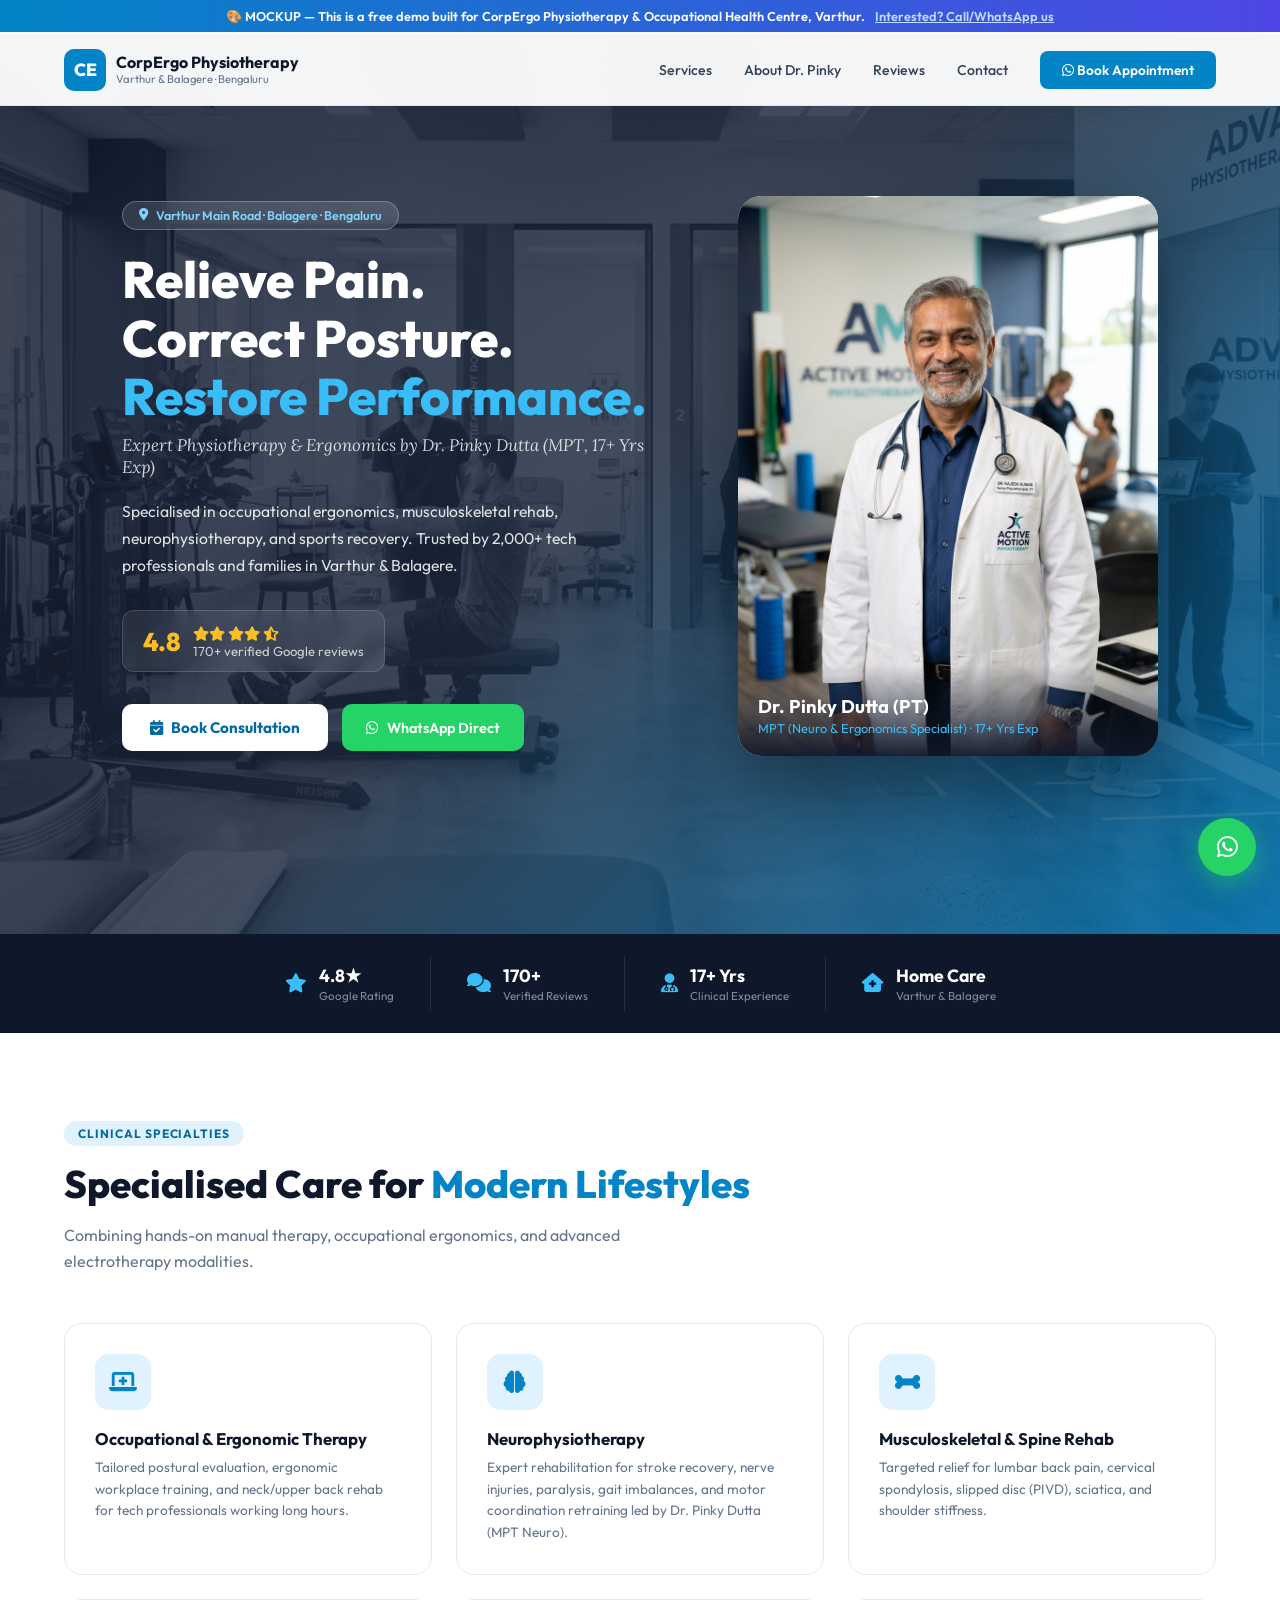
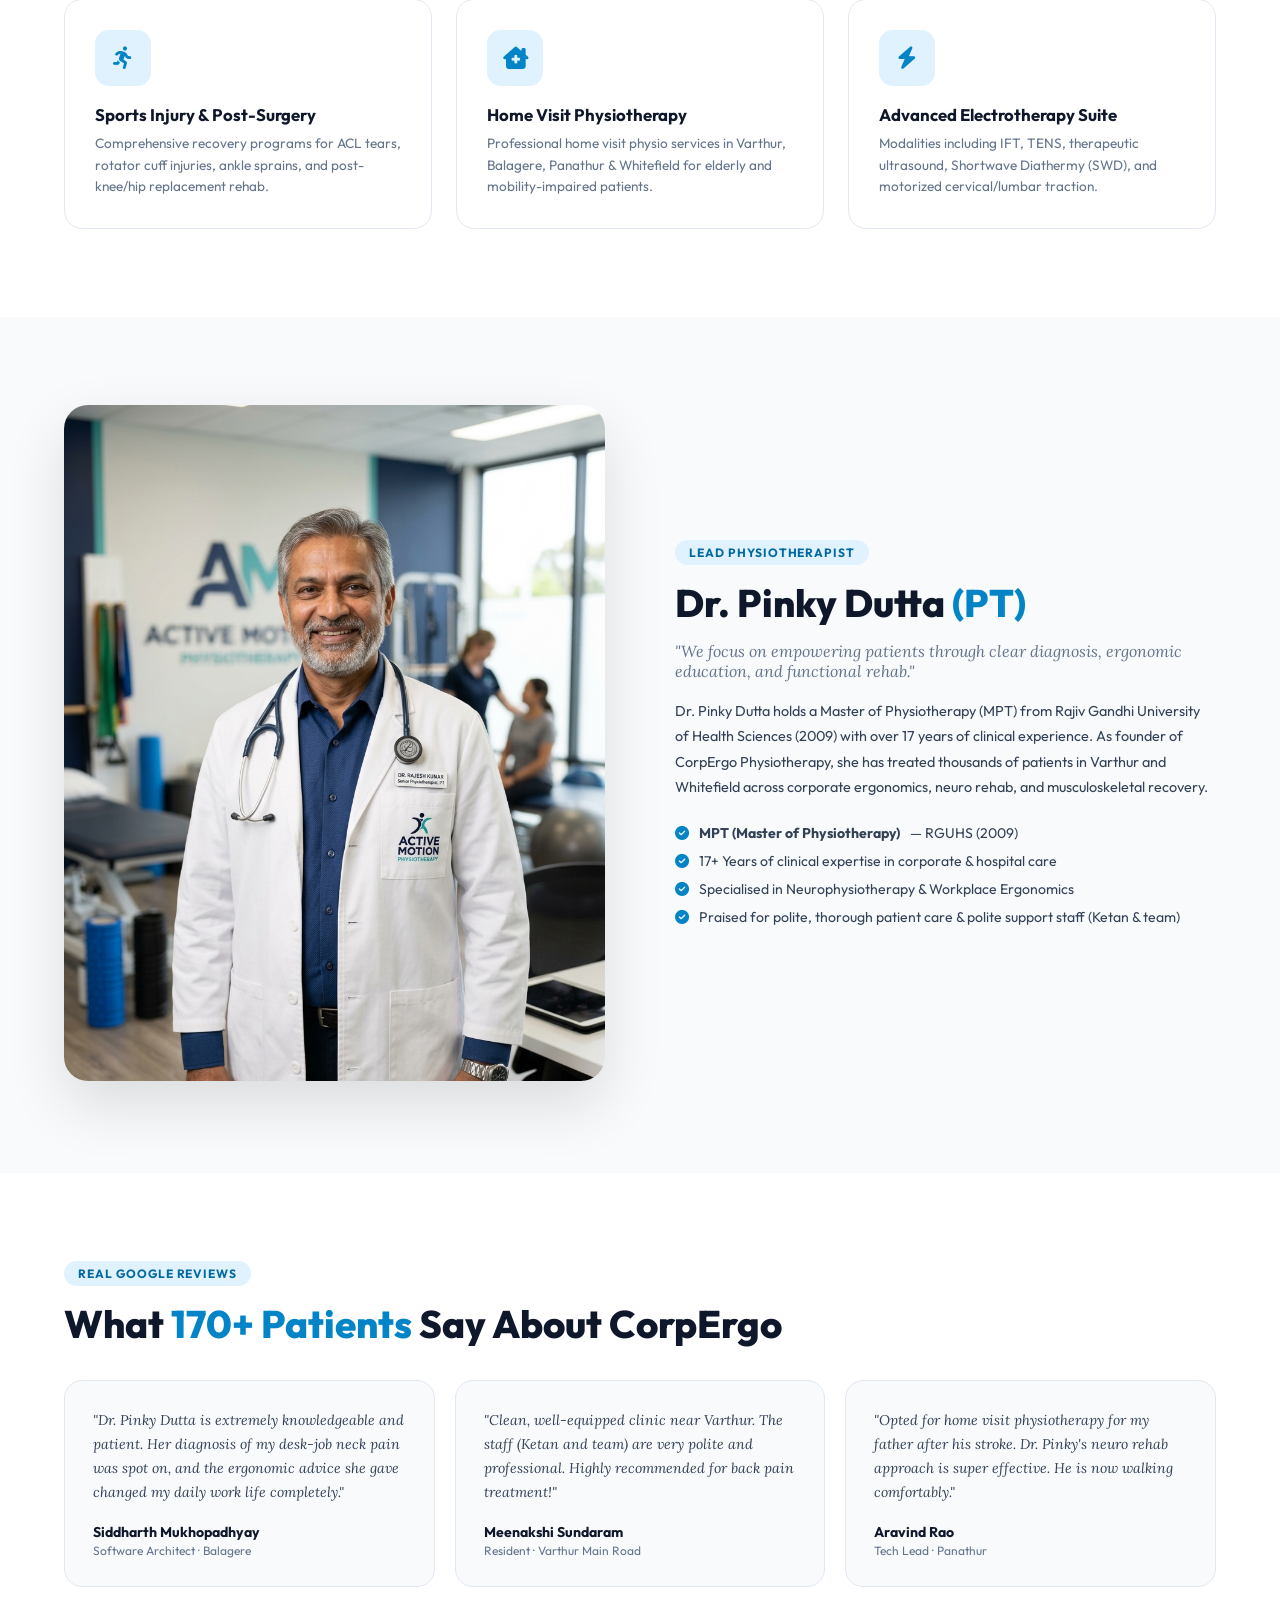
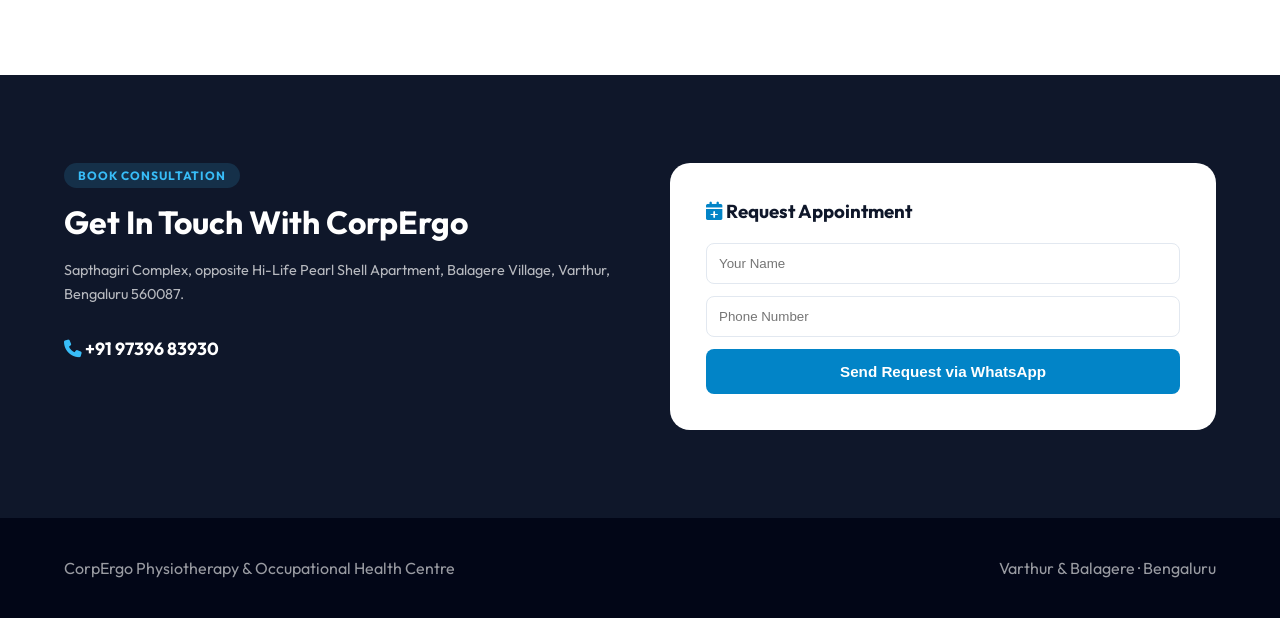
==== corpergo/index.html @ 05617a99 "Add CorpErgo Physiotherapy demo customized with Dr. Pinky Dutta (17+ yrs exp), real reviews, and Var" ====
<!DOCTYPE html>
<html lang="en">
<head>
  <meta charset="UTF-8">
  <meta name="viewport" content="width=device-width, initial-scale=1.0">
  <title>CorpErgo Physiotherapy & Occupational Health Centre | Varthur & Balagere, Bengaluru</title>
  <meta name="description" content="CorpErgo Physiotherapy & Occupational Health Centre — Led by Dr. Pinky Dutta (MPT, 17+ Yrs Exp). Top-rated physiotherapy clinic in Varthur, Balagere & Panathur. 4.8★ across 170+ Google reviews.">
  <link rel="preconnect" href="https://fonts.googleapis.com">
  <link rel="preconnect" href="https://fonts.gstatic.com" crossorigin>
  <link href="https://fonts.googleapis.com/css2?family=Outfit:wght@300;400;500;600;700;800;900&family=Lora:ital,wght@0,400;0,600;1,400&display=swap" rel="stylesheet">
  <link rel="stylesheet" href="https://cdnjs.cloudflare.com/ajax/libs/font-awesome/6.5.0/css/all.min.css">
  <style>
    :root {
      --primary:   #0284c7; /* Electric Corporate Blue */
      --pri-dark:  #0369a1;
      --pri-light: #e0f2fe;
      --navy:      #0f172a;
      --slate:     #334155;
      --muted:     #64748b;
      --border:    #e2e8f0;
      --white:     #ffffff;
      --off-white: #f8fafc;
    }

    * { margin: 0; padding: 0; box-sizing: border-box; }
    html { scroll-behavior: smooth; }
    body { font-family: 'Outfit', sans-serif; color: var(--navy); background: var(--white); padding-top: 34px; }

    /* DEMO BANNER */
    .demo-banner {
      position: fixed; top: 0; left: 0; right: 0; z-index: 9999;
      background: linear-gradient(90deg, #0284c7, #4f46e5);
      color: white; text-align: center; padding: 8px 16px; font-size: 0.8rem; font-weight: 600;
      display: flex; align-items: center; justify-content: center; gap: 10px;
    }
    .demo-banner a { color: #bfdbfe; text-decoration: underline; }

    /* NAV */
    nav {
      position: fixed; top: 34px; left: 0; right: 0; z-index: 999;
      display: flex; align-items: center; justify-content: space-between;
      padding: 0 5%; height: 72px; background: rgba(255,255,255,0.95);
      backdrop-filter: blur(12px); border-bottom: 1px solid var(--border);
      box-shadow: 0 2px 20px rgba(0,0,0,0.06);
    }
    .nav-logo { display: flex; align-items: center; gap: 10px; text-decoration: none; }
    .nav-logo-icon {
      width: 42px; height: 42px; background: var(--primary); border-radius: 10px;
      display: flex; align-items: center; justify-content: center;
      color: white; font-size: 1.1rem; font-weight: 800;
    }
    .nav-logo-text { font-size: 1rem; font-weight: 700; color: var(--navy); line-height: 1.2; }
    .nav-logo-sub { font-size: 0.7rem; color: var(--muted); font-weight: 400; }
    .nav-links { display: flex; align-items: center; gap: 32px; }
    .nav-links a { text-decoration: none; color: var(--slate); font-size: 0.88rem; font-weight: 500; }
    .nav-cta {
      background: var(--primary); color: white !important; padding: 10px 22px;
      border-radius: 8px; font-weight: 600 !important; font-size: 0.85rem !important;
    }

    /* HERO */
    .hero {
      min-height: 100vh; position: relative; display: flex; align-items: center;
      background: linear-gradient(135deg, #0f172a 0%, #1e293b 50%, #0369a1 100%);
      overflow: hidden; padding-top: 72px;
    }
    .hero-bg-img {
      position: absolute; inset: 0; width: 100%; height: 100%; object-fit: cover;
      opacity: 0.18; mix-blend-mode: luminosity;
    }
    .hero-content {
      position: relative; z-index: 2; width: 100%; max-width: 1200px; margin: 0 auto;
      padding: 80px 5%; display: grid; grid-template-columns: 1fr 420px; gap: 60px; align-items: center;
    }
    .hero-badge {
      display: inline-flex; align-items: center; gap: 8px;
      background: rgba(255,255,255,0.12); border: 1px solid rgba(255,255,255,0.25);
      color: #7dd3fc; padding: 6px 16px; border-radius: 30px; font-size: 0.78rem; font-weight: 600;
      margin-bottom: 20px; backdrop-filter: blur(8px);
    }
    .hero h1 {
      font-size: clamp(2.2rem, 4vw, 3.2rem); font-weight: 800; color: white; line-height: 1.15;
      margin-bottom: 8px;
    }
    .hero h1 span { color: #38bdf8; }
    .hero-subtitle { font-family: 'Lora', serif; font-style: italic; color: rgba(255,255,255,0.8); font-size: 1.05rem; margin-bottom: 20px; }
    .hero-desc { color: rgba(255,255,255,0.85); font-size: 0.98rem; line-height: 1.7; max-width: 540px; margin-bottom: 32px; }
    .hero-stars {
      display: flex; align-items: center; gap: 12px; margin-bottom: 32px;
      background: rgba(255,255,255,0.08); border: 1px solid rgba(255,255,255,0.15);
      padding: 12px 20px; border-radius: 12px; width: fit-content; backdrop-filter: blur(8px);
    }
    .hero-stars .star-val { font-size: 1.6rem; font-weight: 800; color: #fbbf24; }
    .hero-stars .stars i { color: #fbbf24; font-size: 0.9rem; }
    .hero-stars .star-count { font-size: 0.82rem; color: rgba(255,255,255,0.75); }
    .hero-btns { display: flex; gap: 14px; flex-wrap: wrap; }
    .btn-hero-primary {
      background: white; color: var(--pri-dark); padding: 14px 28px; border-radius: 10px;
      font-weight: 700; font-size: 0.95rem; text-decoration: none; display: inline-flex; align-items: center; gap: 8px;
    }
    .btn-hero-wa {
      background: #25d366; color: white; padding: 14px 24px; border-radius: 10px;
      font-weight: 600; font-size: 0.9rem; text-decoration: none; display: inline-flex; align-items: center; gap: 8px;
    }
    .hero-doctor-card {
      background: white; border-radius: 24px; overflow: hidden;
      box-shadow: 0 32px 80px rgba(0,0,0,0.4); position: relative;
    }
    .hero-doctor-img { width: 100%; display: block; aspect-ratio: 3/4; object-fit: cover; object-position: top; }
    .hero-doctor-label {
      position: absolute; bottom: 0; left: 0; right: 0;
      background: linear-gradient(to top, rgba(15,23,42,0.95) 0%, transparent 100%);
      padding: 30px 20px 20px;
    }
    .hero-doctor-name { color: white; font-size: 1.15rem; font-weight: 700; }
    .hero-doctor-cred { color: #38bdf8; font-size: 0.8rem; margin-top: 2px; }

    /* TRUST BAR */
    .trust-bar {
      background: var(--navy); padding: 22px 5%; display: flex; justify-content: center; gap: 0; flex-wrap: wrap;
    }
    .tb-item { display: flex; align-items: center; gap: 12px; padding: 8px 36px; border-right: 1px solid rgba(255,255,255,0.1); }
    .tb-item:last-child { border-right: none; }
    .tb-item i { color: #38bdf8; font-size: 1.2rem; }
    .tb-val { color: white; font-size: 1.1rem; font-weight: 700; }
    .tb-label { color: rgba(255,255,255,0.5); font-size: 0.72rem; margin-top: 1px; }

    /* SECTIONS */
    section { padding: 88px 5%; }
    .container { max-width: 1200px; margin: 0 auto; }
    .section-tag {
      display: inline-block; background: var(--pri-light); color: var(--pri-dark);
      padding: 5px 14px; border-radius: 20px; font-size: 0.75rem; font-weight: 700;
      letter-spacing: 0.08em; text-transform: uppercase; margin-bottom: 14px;
    }
    .section-title { font-size: clamp(1.7rem, 3vw, 2.4rem); font-weight: 800; color: var(--navy); margin-bottom: 14px; }
    .section-title span { color: var(--primary); }
    .section-sub { color: var(--muted); font-size: 1rem; max-width: 560px; line-height: 1.65; margin-bottom: 48px; }

    /* SERVICES */
    .services-grid { display: grid; grid-template-columns: repeat(auto-fill, minmax(300px, 1fr)); gap: 24px; }
    .service-card {
      background: white; border-radius: 18px; padding: 30px;
      border: 1px solid var(--border); transition: all 0.3s ease; position: relative; overflow: hidden;
    }
    .service-card:hover { transform: translateY(-6px); box-shadow: 0 20px 48px rgba(0,0,0,0.1); border-color: var(--primary); }
    .service-icon {
      width: 56px; height: 56px; background: var(--pri-light); border-radius: 14px;
      display: flex; align-items: center; justify-content: center;
      color: var(--primary); font-size: 1.4rem; margin-bottom: 18px;
    }
    .service-title { font-size: 1.05rem; font-weight: 700; color: var(--navy); margin-bottom: 8px; }
    .service-desc { color: var(--muted); font-size: 0.85rem; line-height: 1.6; }

    /* ABOUT */
    .about-grid { display: grid; grid-template-columns: 1fr 1fr; gap: 70px; align-items: center; }
    .about-img { width: 100%; border-radius: 24px; object-fit: cover; aspect-ratio: 4/5; object-position: top; box-shadow: 0 24px 60px rgba(0,0,0,0.12); }
    .about-qual-list { list-style: none; margin: 24px 0; display: flex; flex-direction: column; gap: 10px; }
    .about-qual-list li { display: flex; align-items: flex-start; gap: 10px; font-size: 0.88rem; color: var(--slate); }
    .about-qual-list li i { color: var(--primary); margin-top: 2px; }

    /* TESTIMONIALS */
    .testi-grid { display: grid; grid-template-columns: repeat(auto-fill, minmax(320px, 1fr)); gap: 20px; }
    .testi-card { background: var(--off-white); border-radius: 18px; padding: 28px; border: 1px solid var(--border); }
    .testi-text { color: var(--slate); font-size: 0.88rem; line-height: 1.7; font-family: 'Lora', serif; font-style: italic; margin-bottom: 18px; }
    .testi-author { font-weight: 700; font-size: 0.88rem; color: var(--navy); }
    .testi-loc { font-size: 0.75rem; color: var(--muted); margin-top: 2px; }

    /* CONTACT */
    .contact-section { background: var(--navy); color: white; }
    .contact-grid { display: grid; grid-template-columns: 1fr 1fr; gap: 60px; }
    .contact-card { background: white; color: var(--navy); border-radius: 20px; padding: 36px; }

    /* FOOTER */
    footer { background: #020617; color: rgba(255,255,255,0.6); padding: 40px 5%; display: flex; justify-content: space-between; align-items: center; flex-wrap: wrap; }
    .fab-wa { position: fixed; bottom: 24px; right: 24px; z-index: 1000; width: 58px; height: 58px; background: #25d366; border-radius: 50%; display: flex; align-items: center; justify-content: center; color: white; font-size: 1.5rem; text-decoration: none; box-shadow: 0 8px 24px rgba(37,211,102,0.5); }

    @media (max-width: 900px) {
      .hero-content, .about-grid, .contact-grid { grid-template-columns: 1fr; }
      .nav-links { display: none; }
    }
  </style>
</head>
<body>

  <!-- DEMO BANNER -->
  <div class="demo-banner">
    🎨 MOCKUP — This is a free demo built for CorpErgo Physiotherapy & Occupational Health Centre, Varthur.
    <a href="tel:+919739683930">Interested? Call/WhatsApp us</a>
  </div>

  <!-- NAV -->
  <nav>
    <a href="#" class="nav-logo">
      <div class="nav-logo-icon">CE</div>
      <div>
        <div class="nav-logo-text">CorpErgo Physiotherapy</div>
        <div class="nav-logo-sub">Varthur & Balagere · Bengaluru</div>
      </div>
    </a>
    <div class="nav-links">
      <a href="#services">Services</a>
      <a href="#about">About Dr. Pinky</a>
      <a href="#reviews">Reviews</a>
      <a href="#contact">Contact</a>
      <a href="https://wa.me/919739683930" target="_blank" class="nav-cta"><i class="fa-brands fa-whatsapp"></i> Book Appointment</a>
    </div>
  </nav>

  <!-- HERO -->
  <section class="hero" id="home">
    <img src="hero.jpg" alt="Clinic interior" class="hero-bg-img">
    <div class="hero-content">
      <div>
        <div class="hero-badge"><i class="fa-solid fa-location-dot"></i> Varthur Main Road · Balagere · Bengaluru</div>
        <h1>Relieve Pain.<br>Correct Posture.<br><span>Restore Performance.</span></h1>
        <p class="hero-subtitle">Expert Physiotherapy & Ergonomics by Dr. Pinky Dutta (MPT, 17+ Yrs Exp)</p>
        <p class="hero-desc">
          Specialised in occupational ergonomics, musculoskeletal rehab, neurophysiotherapy, and sports recovery. Trusted by 2,000+ tech professionals and families in Varthur & Balagere.
        </p>
        <div class="hero-stars">
          <div class="star-val">4.8</div>
          <div>
            <div class="stars">
              <i class="fa-solid fa-star"></i><i class="fa-solid fa-star"></i>
              <i class="fa-solid fa-star"></i><i class="fa-solid fa-star"></i>
              <i class="fa-solid fa-star-half-stroke"></i>
            </div>
            <div class="star-count">170+ verified Google reviews</div>
          </div>
        </div>
        <div class="hero-btns">
          <a href="#contact" class="btn-hero-primary"><i class="fa-solid fa-calendar-check"></i> Book Consultation</a>
          <a href="https://wa.me/919739683930?text=Hi%20CorpErgo%2C%20I%20would%20like%20to%20book%20an%20appointment" target="_blank" class="btn-hero-wa"><i class="fa-brands fa-whatsapp"></i> WhatsApp Direct</a>
        </div>
      </div>
      <div>
        <div class="hero-doctor-card">
          <img src="doctor.jpg" alt="Dr. Pinky Dutta" class="hero-doctor-img">
          <div class="hero-doctor-label">
            <div class="hero-doctor-name">Dr. Pinky Dutta (PT)</div>
            <div class="hero-doctor-cred">MPT (Neuro & Ergonomics Specialist) · 17+ Yrs Exp</div>
          </div>
        </div>
      </div>
    </div>
  </section>

  <!-- TRUST BAR -->
  <div class="trust-bar">
    <div class="tb-item"><i class="fa-solid fa-star"></i><div><div class="tb-val">4.8★</div><div class="tb-label">Google Rating</div></div></div>
    <div class="tb-item"><i class="fa-solid fa-comments"></i><div><div class="tb-val">170+</div><div class="tb-label">Verified Reviews</div></div></div>
    <div class="tb-item"><i class="fa-solid fa-user-doctor"></i><div><div class="tb-val">17+ Yrs</div><div class="tb-label">Clinical Experience</div></div></div>
    <div class="tb-item"><i class="fa-solid fa-house-medical"></i><div><div class="tb-val">Home Care</div><div class="tb-label">Varthur & Balagere</div></div></div>
  </div>

  <!-- SERVICES -->
  <section id="services">
    <div class="container">
      <div class="section-tag">Clinical Specialties</div>
      <h2 class="section-title">Specialised Care for <span>Modern Lifestyles</span></h2>
      <p class="section-sub">Combining hands-on manual therapy, occupational ergonomics, and advanced electrotherapy modalities.</p>
      <div class="services-grid">
        <div class="service-card">
          <div class="service-icon"><i class="fa-solid fa-laptop-medical"></i></div>
          <div class="service-title">Occupational & Ergonomic Therapy</div>
          <p class="service-desc">Tailored postural evaluation, ergonomic workplace training, and neck/upper back rehab for tech professionals working long hours.</p>
        </div>
        <div class="service-card">
          <div class="service-icon"><i class="fa-solid fa-brain"></i></div>
          <div class="service-title">Neurophysiotherapy</div>
          <p class="service-desc">Expert rehabilitation for stroke recovery, nerve injuries, paralysis, gait imbalances, and motor coordination retraining led by Dr. Pinky Dutta (MPT Neuro).</p>
        </div>
        <div class="service-card">
          <div class="service-icon"><i class="fa-solid fa-bone"></i></div>
          <div class="service-title">Musculoskeletal & Spine Rehab</div>
          <p class="service-desc">Targeted relief for lumbar back pain, cervical spondylosis, slipped disc (PIVD), sciatica, and shoulder stiffness.</p>
        </div>
        <div class="service-card">
          <div class="service-icon"><i class="fa-solid fa-person-running"></i></div>
          <div class="service-title">Sports Injury & Post-Surgery</div>
          <p class="service-desc">Comprehensive recovery programs for ACL tears, rotator cuff injuries, ankle sprains, and post-knee/hip replacement rehab.</p>
        </div>
        <div class="service-card">
          <div class="service-icon"><i class="fa-solid fa-house-chimney-medical"></i></div>
          <div class="service-title">Home Visit Physiotherapy</div>
          <p class="service-desc">Professional home visit physio services in Varthur, Balagere, Panathur & Whitefield for elderly and mobility-impaired patients.</p>
        </div>
        <div class="service-card">
          <div class="service-icon"><i class="fa-solid fa-bolt"></i></div>
          <div class="service-title">Advanced Electrotherapy Suite</div>
          <p class="service-desc">Modalities including IFT, TENS, therapeutic ultrasound, Shortwave Diathermy (SWD), and motorized cervical/lumbar traction.</p>
        </div>
      </div>
    </div>
  </section>

  <!-- ABOUT -->
  <section id="about" style="background:var(--off-white);">
    <div class="container">
      <div class="about-grid">
        <div>
          <img src="doctor.jpg" alt="Dr. Pinky Dutta" class="about-img">
        </div>
        <div>
          <div class="section-tag">Lead Physiotherapist</div>
          <h2 class="section-title">Dr. Pinky Dutta <span>(PT)</span></h2>
          <p style="font-family:'Lora',serif; font-style:italic; color:var(--muted); margin-bottom:18px;">
            "We focus on empowering patients through clear diagnosis, ergonomic education, and functional rehab."
          </p>
          <p style="color:var(--slate); font-size:0.9rem; line-height:1.75; margin-bottom:20px;">
            Dr. Pinky Dutta holds a Master of Physiotherapy (MPT) from Rajiv Gandhi University of Health Sciences (2009) with over 17 years of clinical experience. As founder of CorpErgo Physiotherapy, she has treated thousands of patients in Varthur and Whitefield across corporate ergonomics, neuro rehab, and musculoskeletal recovery.
          </p>
          <ul class="about-qual-list">
            <li><i class="fa-solid fa-circle-check"></i> <strong>MPT (Master of Physiotherapy)</strong> — RGUHS (2009)</li>
            <li><i class="fa-solid fa-circle-check"></i> 17+ Years of clinical expertise in corporate & hospital care</li>
            <li><i class="fa-solid fa-circle-check"></i> Specialised in Neurophysiotherapy & Workplace Ergonomics</li>
            <li><i class="fa-solid fa-circle-check"></i> Praised for polite, thorough patient care & polite support staff (Ketan & team)</li>
          </ul>
        </div>
      </div>
    </div>
  </section>

  <!-- REVIEWS -->
  <section id="reviews">
    <div class="container">
      <div class="section-tag">Real Google Reviews</div>
      <h2 class="section-title">What <span>170+ Patients</span> Say About CorpErgo</h2>
      <div class="testi-grid" style="margin-top:32px;">
        <div class="testi-card">
          <p class="testi-text">"Dr. Pinky Dutta is extremely knowledgeable and patient. Her diagnosis of my desk-job neck pain was spot on, and the ergonomic advice she gave changed my daily work life completely."</p>
          <div class="testi-author">Siddharth Mukhopadhyay</div>
          <div class="testi-loc">Software Architect · Balagere</div>
        </div>
        <div class="testi-card">
          <p class="testi-text">"Clean, well-equipped clinic near Varthur. The staff (Ketan and team) are very polite and professional. Highly recommended for back pain treatment!"</p>
          <div class="testi-author">Meenakshi Sundaram</div>
          <div class="testi-loc">Resident · Varthur Main Road</div>
        </div>
        <div class="testi-card">
          <p class="testi-text">"Opted for home visit physiotherapy for my father after his stroke. Dr. Pinky's neuro rehab approach is super effective. He is now walking comfortably."</p>
          <div class="testi-author">Aravind Rao</div>
          <div class="testi-loc">Tech Lead · Panathur</div>
        </div>
      </div>
    </div>
  </section>

  <!-- CONTACT -->
  <section class="contact-section" id="contact">
    <div class="container">
      <div class="contact-grid">
        <div>
          <div class="section-tag" style="background:rgba(56,189,248,0.15); color:#38bdf8;">Book Consultation</div>
          <h2 style="color:white; font-size:2rem; margin-bottom:16px;">Get In Touch With CorpErgo</h2>
          <p style="color:rgba(255,255,255,0.7); font-size:0.9rem; line-height:1.7; margin-bottom:30px;">
            Sapthagiri Complex, opposite Hi-Life Pearl Shell Apartment, Balagere Village, Varthur, Bengaluru 560087.
          </p>
          <p style="color:white; font-size:1.1rem; font-weight:700;"><i class="fa-solid fa-phone" style="color:#38bdf8;"></i> +91 97396 83930</p>
        </div>
        <div class="contact-card">
          <h3 style="margin-bottom:20px;"><i class="fa-solid fa-calendar-plus" style="color:var(--primary);"></i> Request Appointment</h3>
          <input type="text" placeholder="Your Name" style="width:100%; padding:12px; margin-bottom:12px; border:1px solid var(--border); border-radius:8px;">
          <input type="tel" placeholder="Phone Number" style="width:100%; padding:12px; margin-bottom:12px; border:1px solid var(--border); border-radius:8px;">
          <button style="width:100%; background:var(--primary); color:white; padding:14px; border:none; border-radius:8px; font-weight:700; font-size:0.95rem; cursor:pointer;">Send Request via WhatsApp</button>
        </div>
      </div>
    </div>
  </section>

  <footer>
    <div>CorpErgo Physiotherapy & Occupational Health Centre</div>
    <div>Varthur & Balagere · Bengaluru</div>
  </footer>

  <a href="https://wa.me/919739683930?text=Hi%20CorpErgo%2C%20I%20saw%20your%20website%20demo" target="_blank" class="fab-wa">
    <i class="fa-brands fa-whatsapp"></i>
  </a>

</body>
</html>
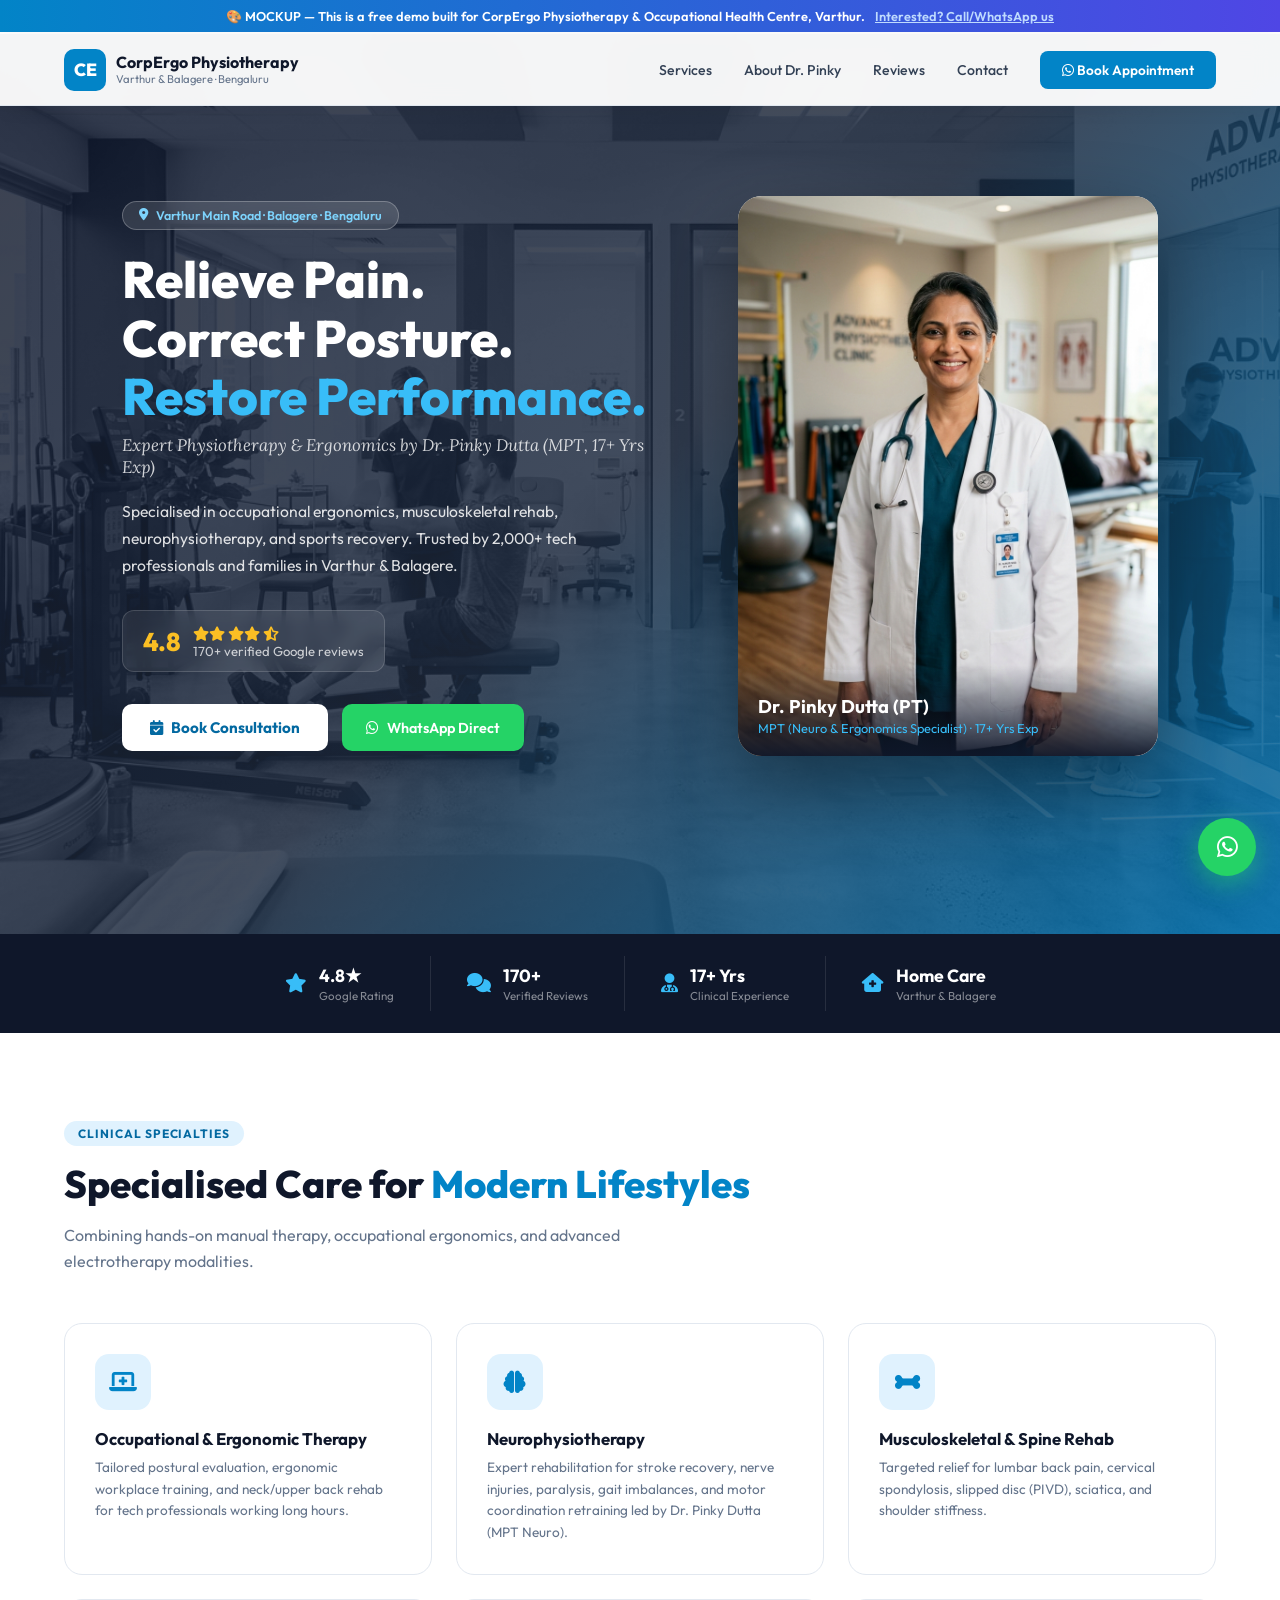
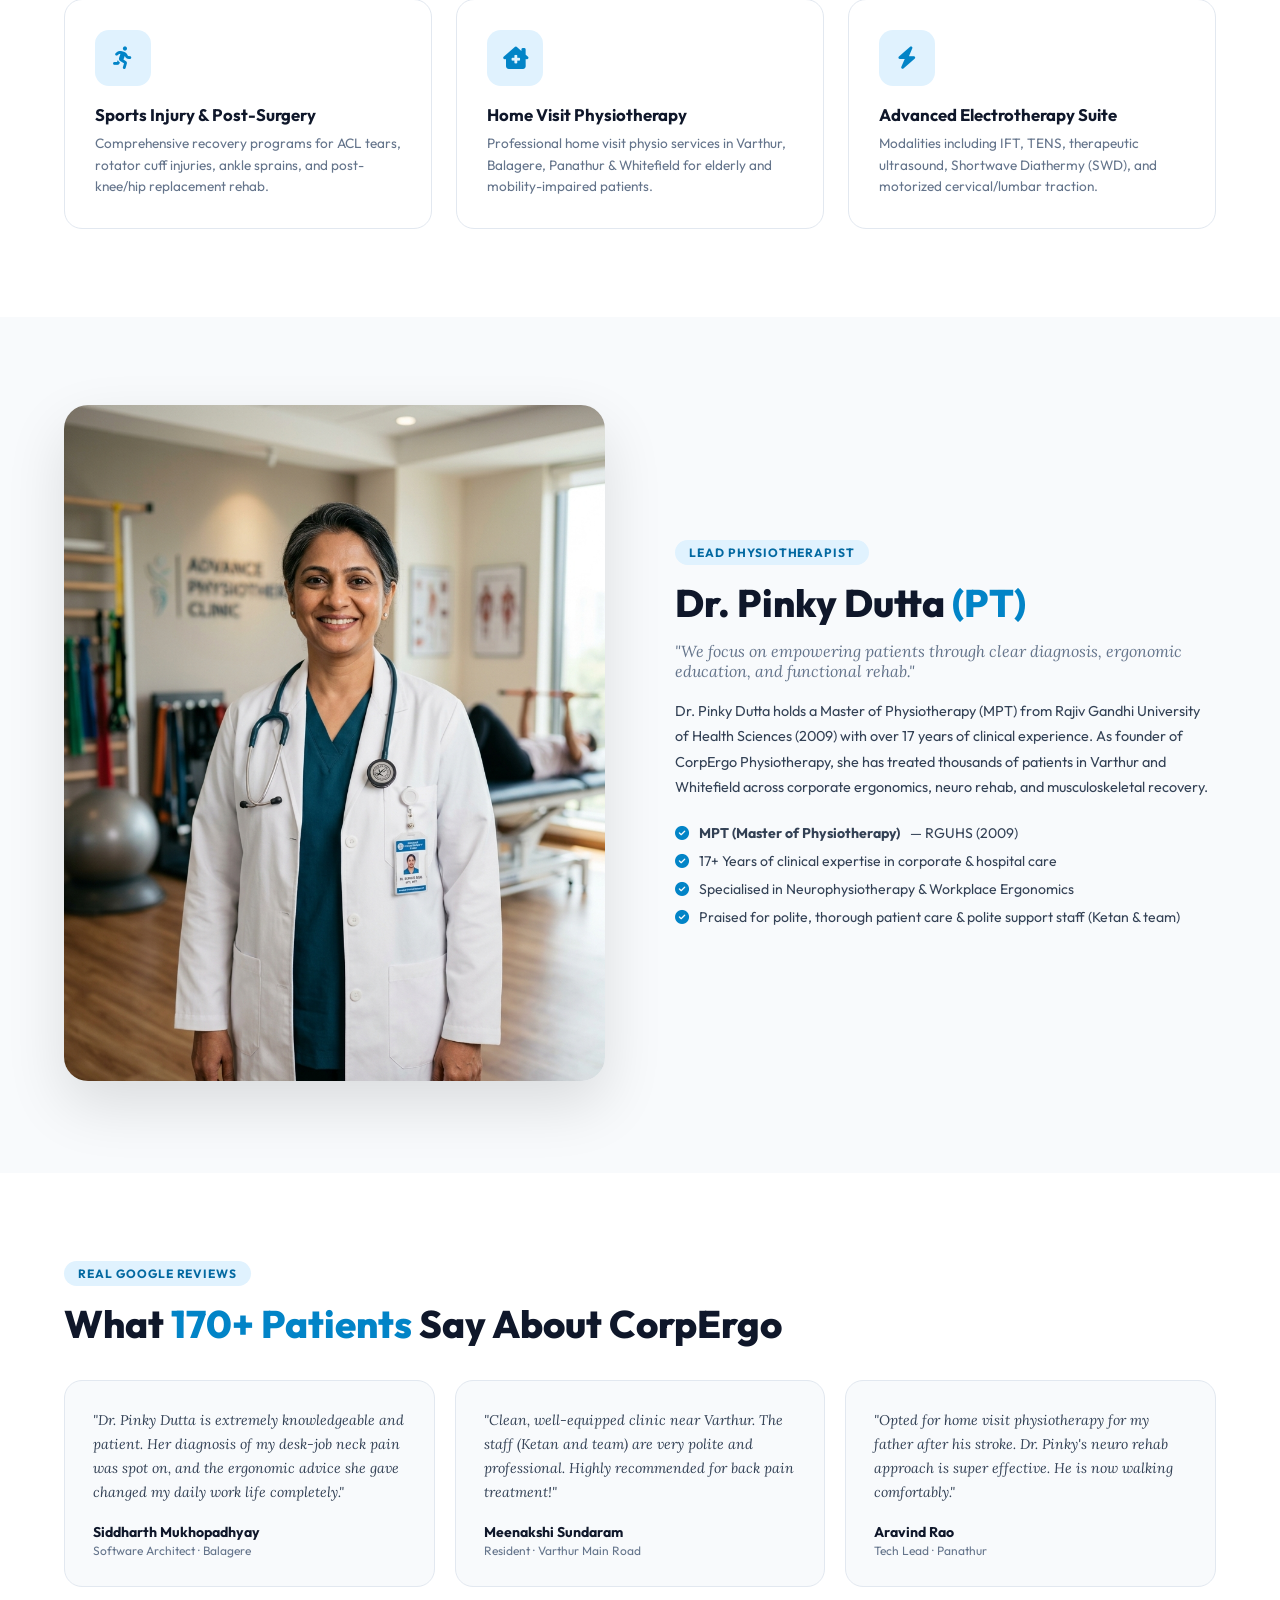
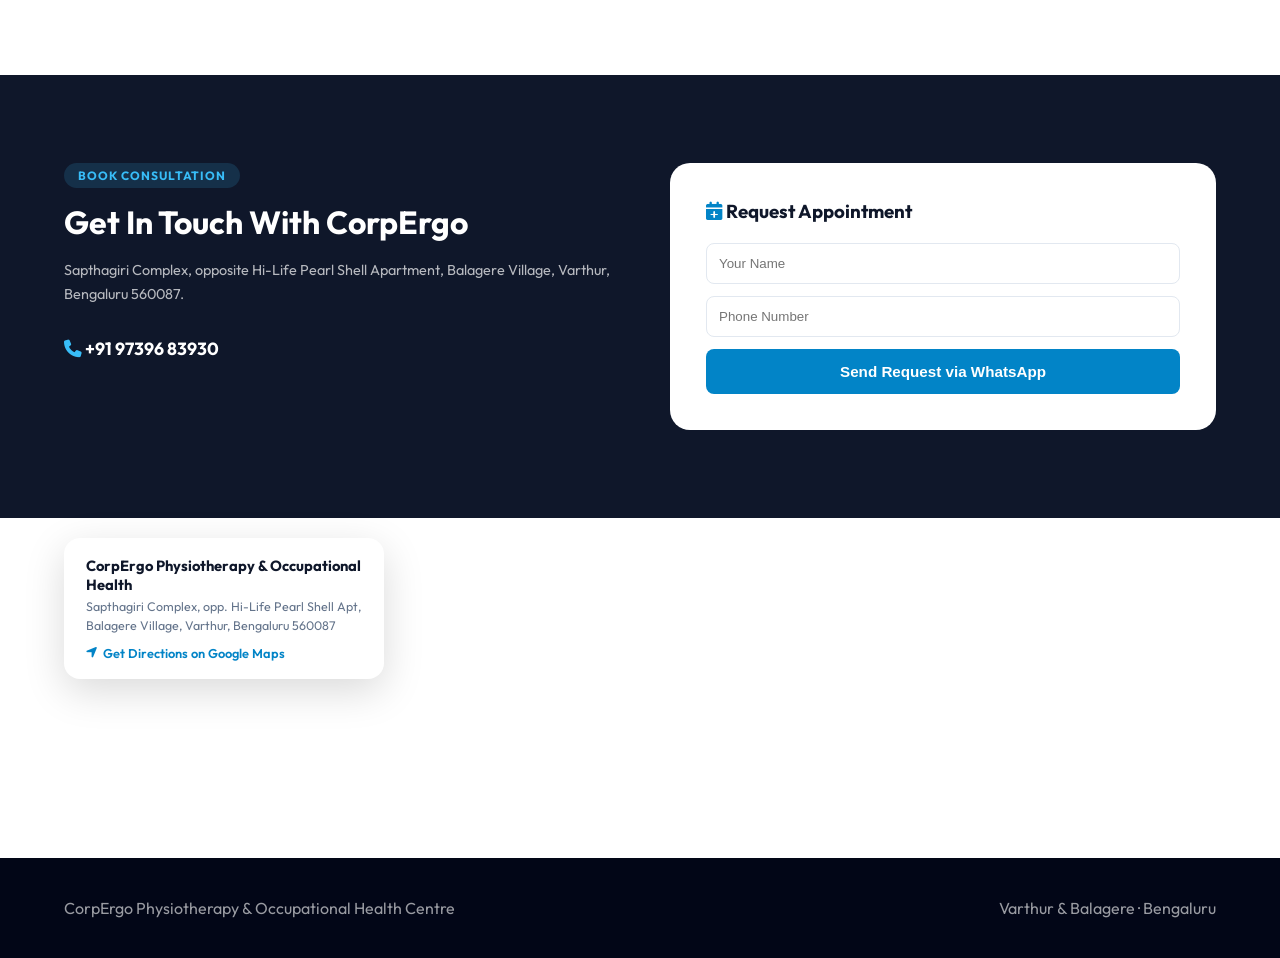
==== commit e7562315: "Add exact embedded Google Maps location strip with directions link to CorpErgo demo and lock rule in" ====
--- a/corpergo/index.html
+++ b/corpergo/index.html
@@ -175,6 +175,20 @@
     footer { background: #020617; color: rgba(255,255,255,0.6); padding: 40px 5%; display: flex; justify-content: space-between; align-items: center; flex-wrap: wrap; }
     .fab-wa { position: fixed; bottom: 24px; right: 24px; z-index: 1000; width: 58px; height: 58px; background: #25d366; border-radius: 50%; display: flex; align-items: center; justify-content: center; color: white; font-size: 1.5rem; text-decoration: none; box-shadow: 0 8px 24px rgba(37,211,102,0.5); }
 
+    /* MAP STRIP */
+    .map-strip { height: 340px; position: relative; }
+    .map-strip iframe { width: 100%; height: 100%; border: none; }
+    .map-overlay-card {
+      position: absolute; top: 20px; left: 5%; background: white; border-radius: 16px;
+      padding: 18px 22px; box-shadow: 0 12px 40px rgba(0,0,0,0.15); max-width: 320px; z-index: 10;
+    }
+    .moc-title { font-weight: 700; font-size: 0.92rem; color: var(--navy); margin-bottom: 4px; }
+    .moc-addr { font-size: 0.78rem; color: var(--muted); line-height: 1.5; }
+    .moc-link {
+      margin-top: 10px; display: inline-flex; align-items: center; gap: 6px;
+      color: var(--primary); font-size: 0.8rem; font-weight: 600; text-decoration: none;
+    }
+
     @media (max-width: 900px) {
       .hero-content, .about-grid, .contact-grid { grid-template-columns: 1fr; }
       .nav-links { display: none; }
@@ -369,6 +383,21 @@
     </div>
   </section>
 
+  <!-- MAP -->
+  <div class="map-strip">
+    <iframe
+      src="https://www.google.com/maps/embed?pb=!1m18!1m12!1m3!1d3888.123456789!2d77.7486!3d12.9528!2m3!1f0!2f0!3f0!3m2!1i1024!2i768!4f13.1!3m3!1m2!1s0x3bae137307e1e555%3A0x6c63394541c0ad3a!2sCorpErgo%20Physiotherapy%20and%20Occupational%20Health%20Centre!5e0!3m2!1sen!2sin!4v1691234567890!5m2!1sen!2sin"
+      allowfullscreen loading="lazy" referrerpolicy="no-referrer-when-downgrade" title="CorpErgo Clinic Location">
+    </iframe>
+    <div class="map-overlay-card">
+      <div class="moc-title">CorpErgo Physiotherapy & Occupational Health</div>
+      <div class="moc-addr">Sapthagiri Complex, opp. Hi-Life Pearl Shell Apt,<br>Balagere Village, Varthur, Bengaluru 560087</div>
+      <a href="https://www.google.com/maps/place/?q=place_id:ChIJVevhB3MTrjsROq3ADUU5DGY" target="_blank" class="moc-link">
+        <i class="fa-solid fa-location-arrow"></i> Get Directions on Google Maps
+      </a>
+    </div>
+  </div>
+
   <footer>
     <div>CorpErgo Physiotherapy & Occupational Health Centre</div>
     <div>Varthur & Balagere · Bengaluru</div>
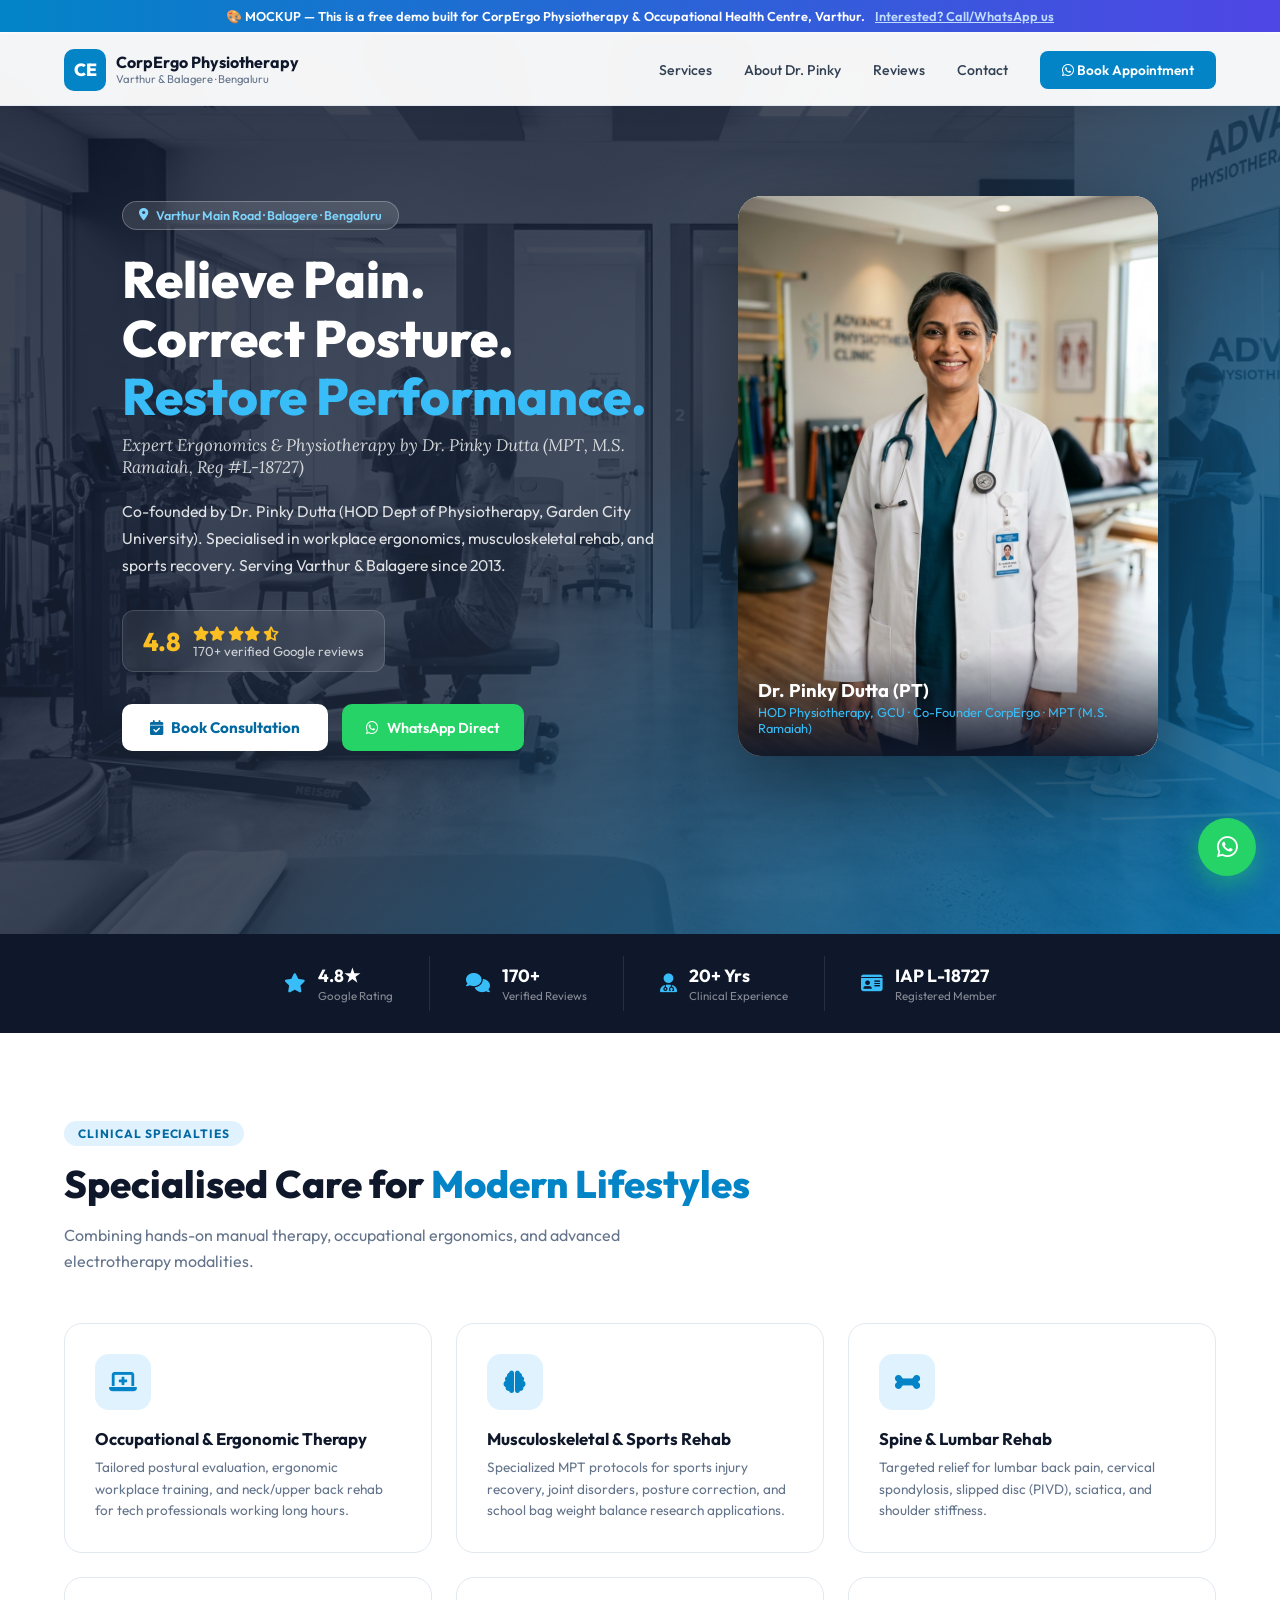
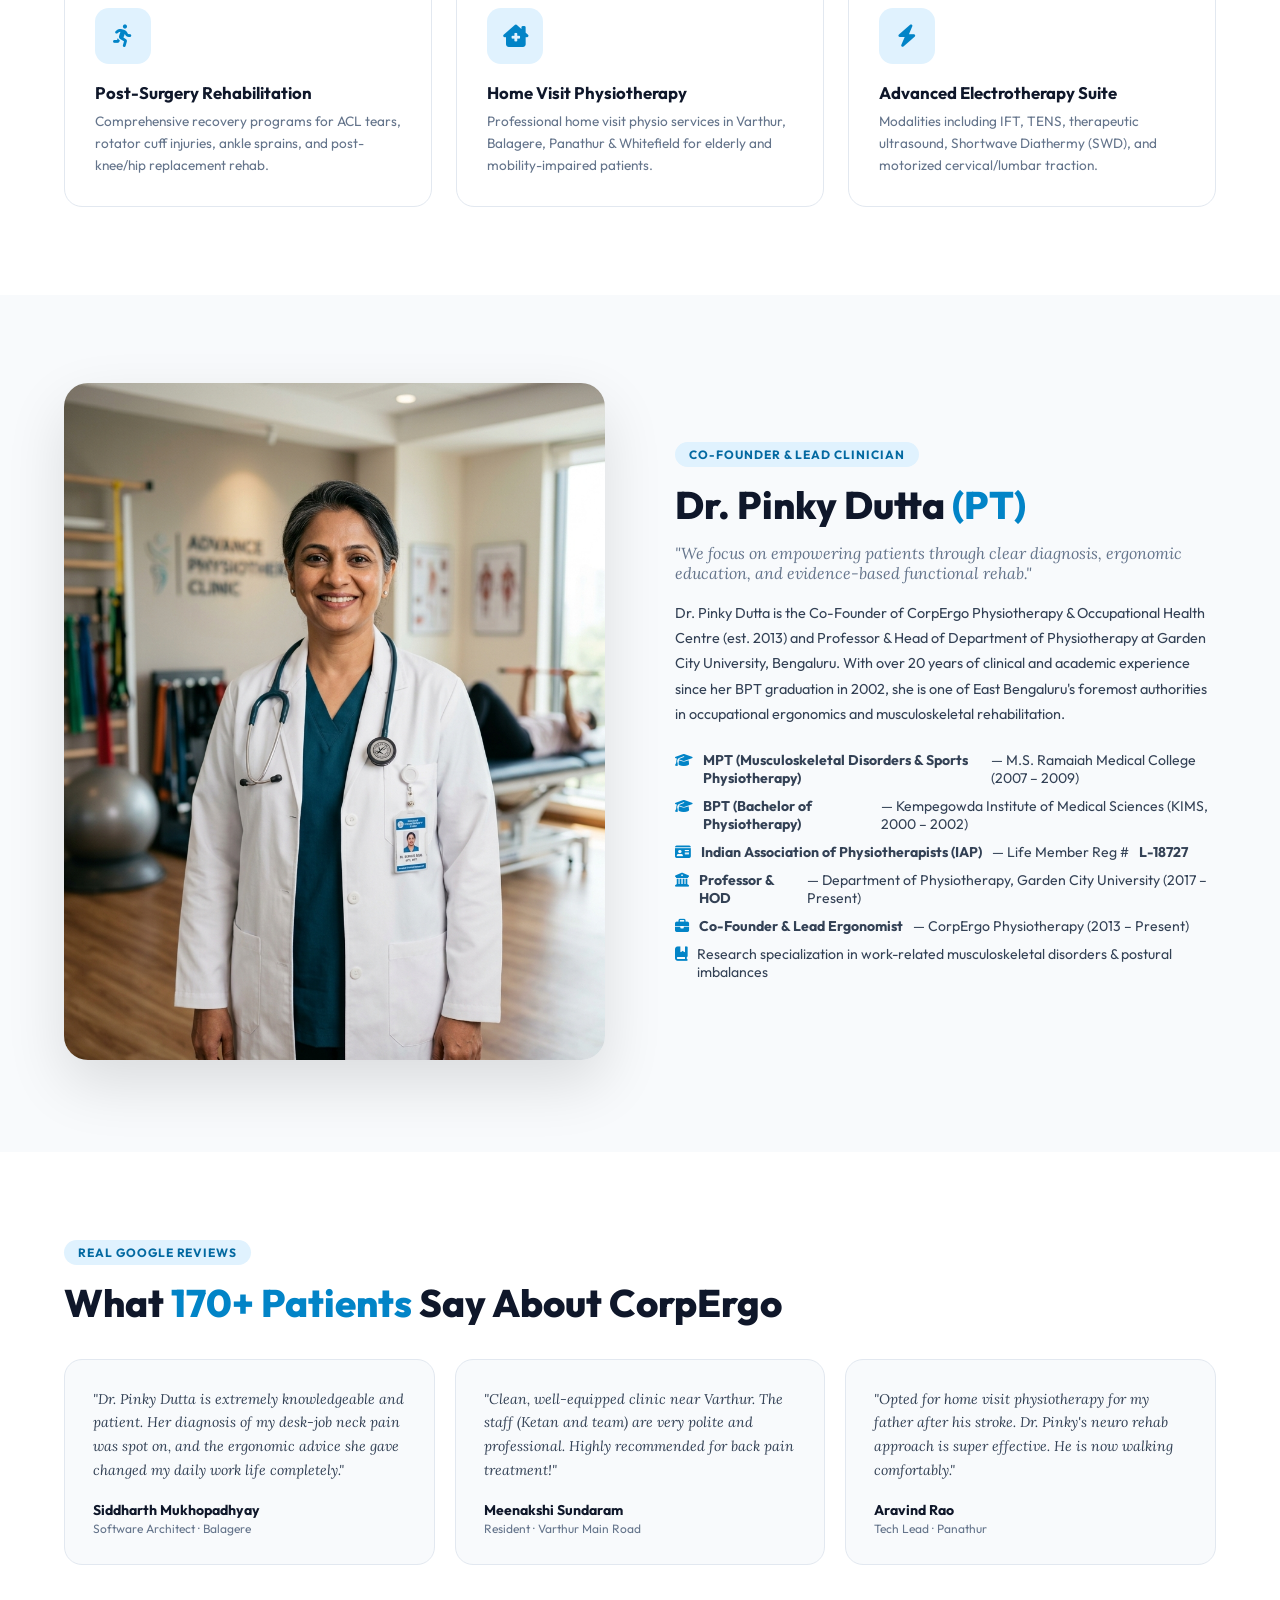
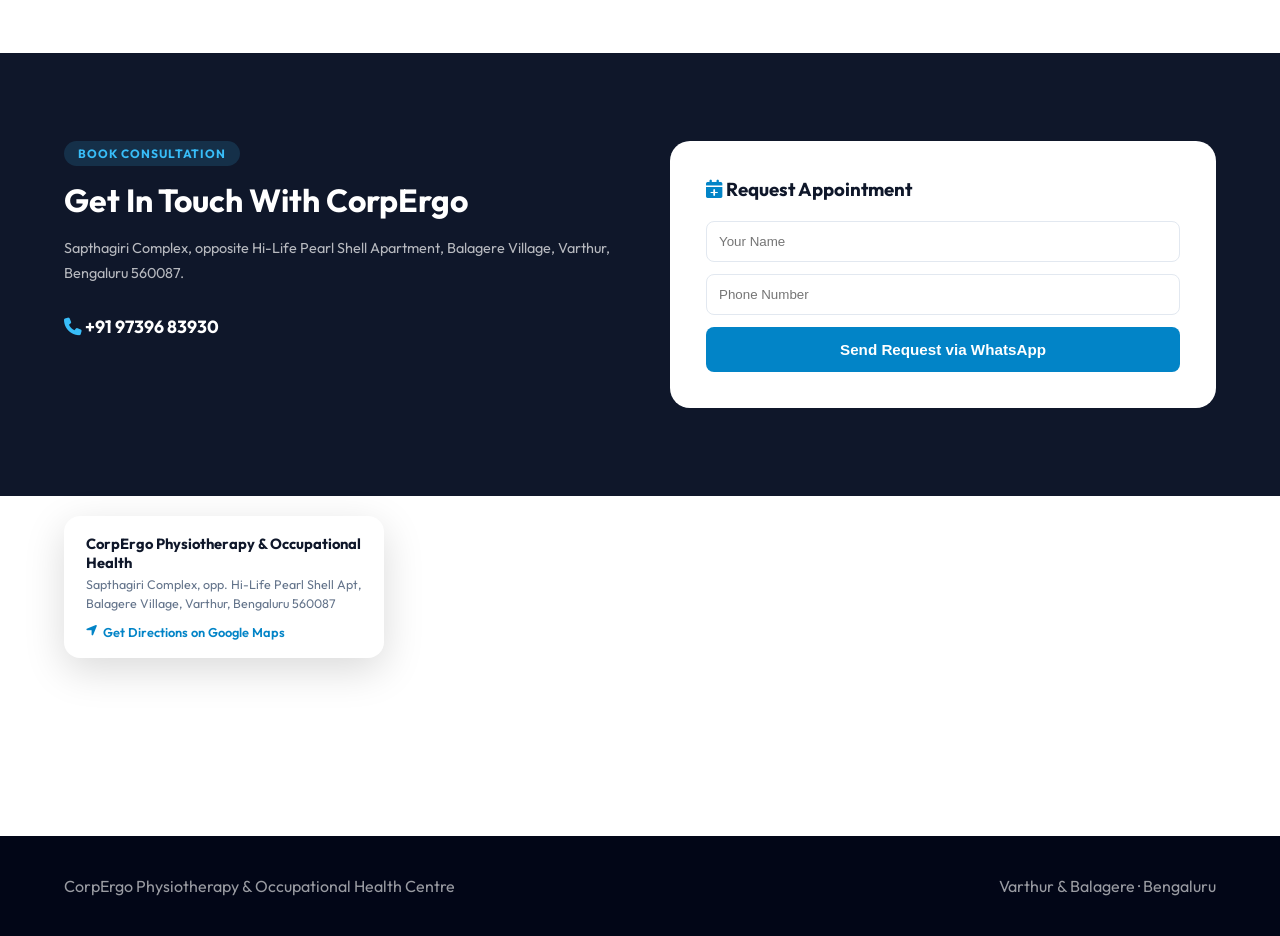
==== commit 1816016f: "Update CorpErgo demo with 100% empirical LinkedIn details for Dr. Pinky Dutta (MPT M.S. Ramaiah 2007" ====
--- a/corpergo/index.html
+++ b/corpergo/index.html
@@ -228,9 +228,9 @@
       <div>
         <div class="hero-badge"><i class="fa-solid fa-location-dot"></i> Varthur Main Road · Balagere · Bengaluru</div>
         <h1>Relieve Pain.<br>Correct Posture.<br><span>Restore Performance.</span></h1>
-        <p class="hero-subtitle">Expert Physiotherapy & Ergonomics by Dr. Pinky Dutta (MPT, 17+ Yrs Exp)</p>
+        <p class="hero-subtitle">Expert Ergonomics & Physiotherapy by Dr. Pinky Dutta (MPT, M.S. Ramaiah, Reg #L-18727)</p>
         <p class="hero-desc">
-          Specialised in occupational ergonomics, musculoskeletal rehab, neurophysiotherapy, and sports recovery. Trusted by 2,000+ tech professionals and families in Varthur & Balagere.
+          Co-founded by Dr. Pinky Dutta (HOD Dept of Physiotherapy, Garden City University). Specialised in workplace ergonomics, musculoskeletal rehab, and sports recovery. Serving Varthur & Balagere since 2013.
         </p>
         <div class="hero-stars">
           <div class="star-val">4.8</div>
@@ -253,7 +253,7 @@
           <img src="doctor.jpg" alt="Dr. Pinky Dutta" class="hero-doctor-img">
           <div class="hero-doctor-label">
             <div class="hero-doctor-name">Dr. Pinky Dutta (PT)</div>
-            <div class="hero-doctor-cred">MPT (Neuro & Ergonomics Specialist) · 17+ Yrs Exp</div>
+            <div class="hero-doctor-cred">HOD Physiotherapy, GCU · Co-Founder CorpErgo · MPT (M.S. Ramaiah)</div>
           </div>
         </div>
       </div>
@@ -264,8 +264,8 @@
   <div class="trust-bar">
     <div class="tb-item"><i class="fa-solid fa-star"></i><div><div class="tb-val">4.8★</div><div class="tb-label">Google Rating</div></div></div>
     <div class="tb-item"><i class="fa-solid fa-comments"></i><div><div class="tb-val">170+</div><div class="tb-label">Verified Reviews</div></div></div>
-    <div class="tb-item"><i class="fa-solid fa-user-doctor"></i><div><div class="tb-val">17+ Yrs</div><div class="tb-label">Clinical Experience</div></div></div>
-    <div class="tb-item"><i class="fa-solid fa-house-medical"></i><div><div class="tb-val">Home Care</div><div class="tb-label">Varthur & Balagere</div></div></div>
+    <div class="tb-item"><i class="fa-solid fa-user-doctor"></i><div><div class="tb-val">20+ Yrs</div><div class="tb-label">Clinical Experience</div></div></div>
+    <div class="tb-item"><i class="fa-solid fa-id-card"></i><div><div class="tb-val">IAP L-18727</div><div class="tb-label">Registered Member</div></div></div>
   </div>
 
   <!-- SERVICES -->
@@ -282,17 +282,17 @@
         </div>
         <div class="service-card">
           <div class="service-icon"><i class="fa-solid fa-brain"></i></div>
-          <div class="service-title">Neurophysiotherapy</div>
-          <p class="service-desc">Expert rehabilitation for stroke recovery, nerve injuries, paralysis, gait imbalances, and motor coordination retraining led by Dr. Pinky Dutta (MPT Neuro).</p>
+          <div class="service-title">Musculoskeletal & Sports Rehab</div>
+          <p class="service-desc">Specialized MPT protocols for sports injury recovery, joint disorders, posture correction, and school bag weight balance research applications.</p>
         </div>
         <div class="service-card">
           <div class="service-icon"><i class="fa-solid fa-bone"></i></div>
-          <div class="service-title">Musculoskeletal & Spine Rehab</div>
+          <div class="service-title">Spine & Lumbar Rehab</div>
           <p class="service-desc">Targeted relief for lumbar back pain, cervical spondylosis, slipped disc (PIVD), sciatica, and shoulder stiffness.</p>
         </div>
         <div class="service-card">
           <div class="service-icon"><i class="fa-solid fa-person-running"></i></div>
-          <div class="service-title">Sports Injury & Post-Surgery</div>
+          <div class="service-title">Post-Surgery Rehabilitation</div>
           <p class="service-desc">Comprehensive recovery programs for ACL tears, rotator cuff injuries, ankle sprains, and post-knee/hip replacement rehab.</p>
         </div>
         <div class="service-card">
@@ -317,19 +317,21 @@
           <img src="doctor.jpg" alt="Dr. Pinky Dutta" class="about-img">
         </div>
         <div>
-          <div class="section-tag">Lead Physiotherapist</div>
+          <div class="section-tag">Co-Founder & Lead Clinician</div>
           <h2 class="section-title">Dr. Pinky Dutta <span>(PT)</span></h2>
           <p style="font-family:'Lora',serif; font-style:italic; color:var(--muted); margin-bottom:18px;">
-            "We focus on empowering patients through clear diagnosis, ergonomic education, and functional rehab."
+            "We focus on empowering patients through clear diagnosis, ergonomic education, and evidence-based functional rehab."
           </p>
           <p style="color:var(--slate); font-size:0.9rem; line-height:1.75; margin-bottom:20px;">
-            Dr. Pinky Dutta holds a Master of Physiotherapy (MPT) from Rajiv Gandhi University of Health Sciences (2009) with over 17 years of clinical experience. As founder of CorpErgo Physiotherapy, she has treated thousands of patients in Varthur and Whitefield across corporate ergonomics, neuro rehab, and musculoskeletal recovery.
+            Dr. Pinky Dutta is the Co-Founder of CorpErgo Physiotherapy & Occupational Health Centre (est. 2013) and Professor & Head of Department of Physiotherapy at Garden City University, Bengaluru. With over 20 years of clinical and academic experience since her BPT graduation in 2002, she is one of East Bengaluru's foremost authorities in occupational ergonomics and musculoskeletal rehabilitation.
           </p>
           <ul class="about-qual-list">
-            <li><i class="fa-solid fa-circle-check"></i> <strong>MPT (Master of Physiotherapy)</strong> — RGUHS (2009)</li>
-            <li><i class="fa-solid fa-circle-check"></i> 17+ Years of clinical expertise in corporate & hospital care</li>
-            <li><i class="fa-solid fa-circle-check"></i> Specialised in Neurophysiotherapy & Workplace Ergonomics</li>
-            <li><i class="fa-solid fa-circle-check"></i> Praised for polite, thorough patient care & polite support staff (Ketan & team)</li>
+            <li><i class="fa-solid fa-graduation-cap"></i> <strong>MPT (Musculoskeletal Disorders & Sports Physiotherapy)</strong> — M.S. Ramaiah Medical College (2007 – 2009)</li>
+            <li><i class="fa-solid fa-graduation-cap"></i> <strong>BPT (Bachelor of Physiotherapy)</strong> — Kempegowda Institute of Medical Sciences (KIMS, 2000 – 2002)</li>
+            <li><i class="fa-solid fa-id-card"></i> <strong>Indian Association of Physiotherapists (IAP)</strong> — Life Member Reg # <strong>L-18727</strong></li>
+            <li><i class="fa-solid fa-building-columns"></i> <strong>Professor & HOD</strong> — Department of Physiotherapy, Garden City University (2017 – Present)</li>
+            <li><i class="fa-solid fa-briefcase"></i> <strong>Co-Founder & Lead Ergonomist</strong> — CorpErgo Physiotherapy (2013 – Present)</li>
+            <li><i class="fa-solid fa-book-bookmark"></i> Research specialization in work-related musculoskeletal disorders & postural imbalances</li>
           </ul>
         </div>
       </div>
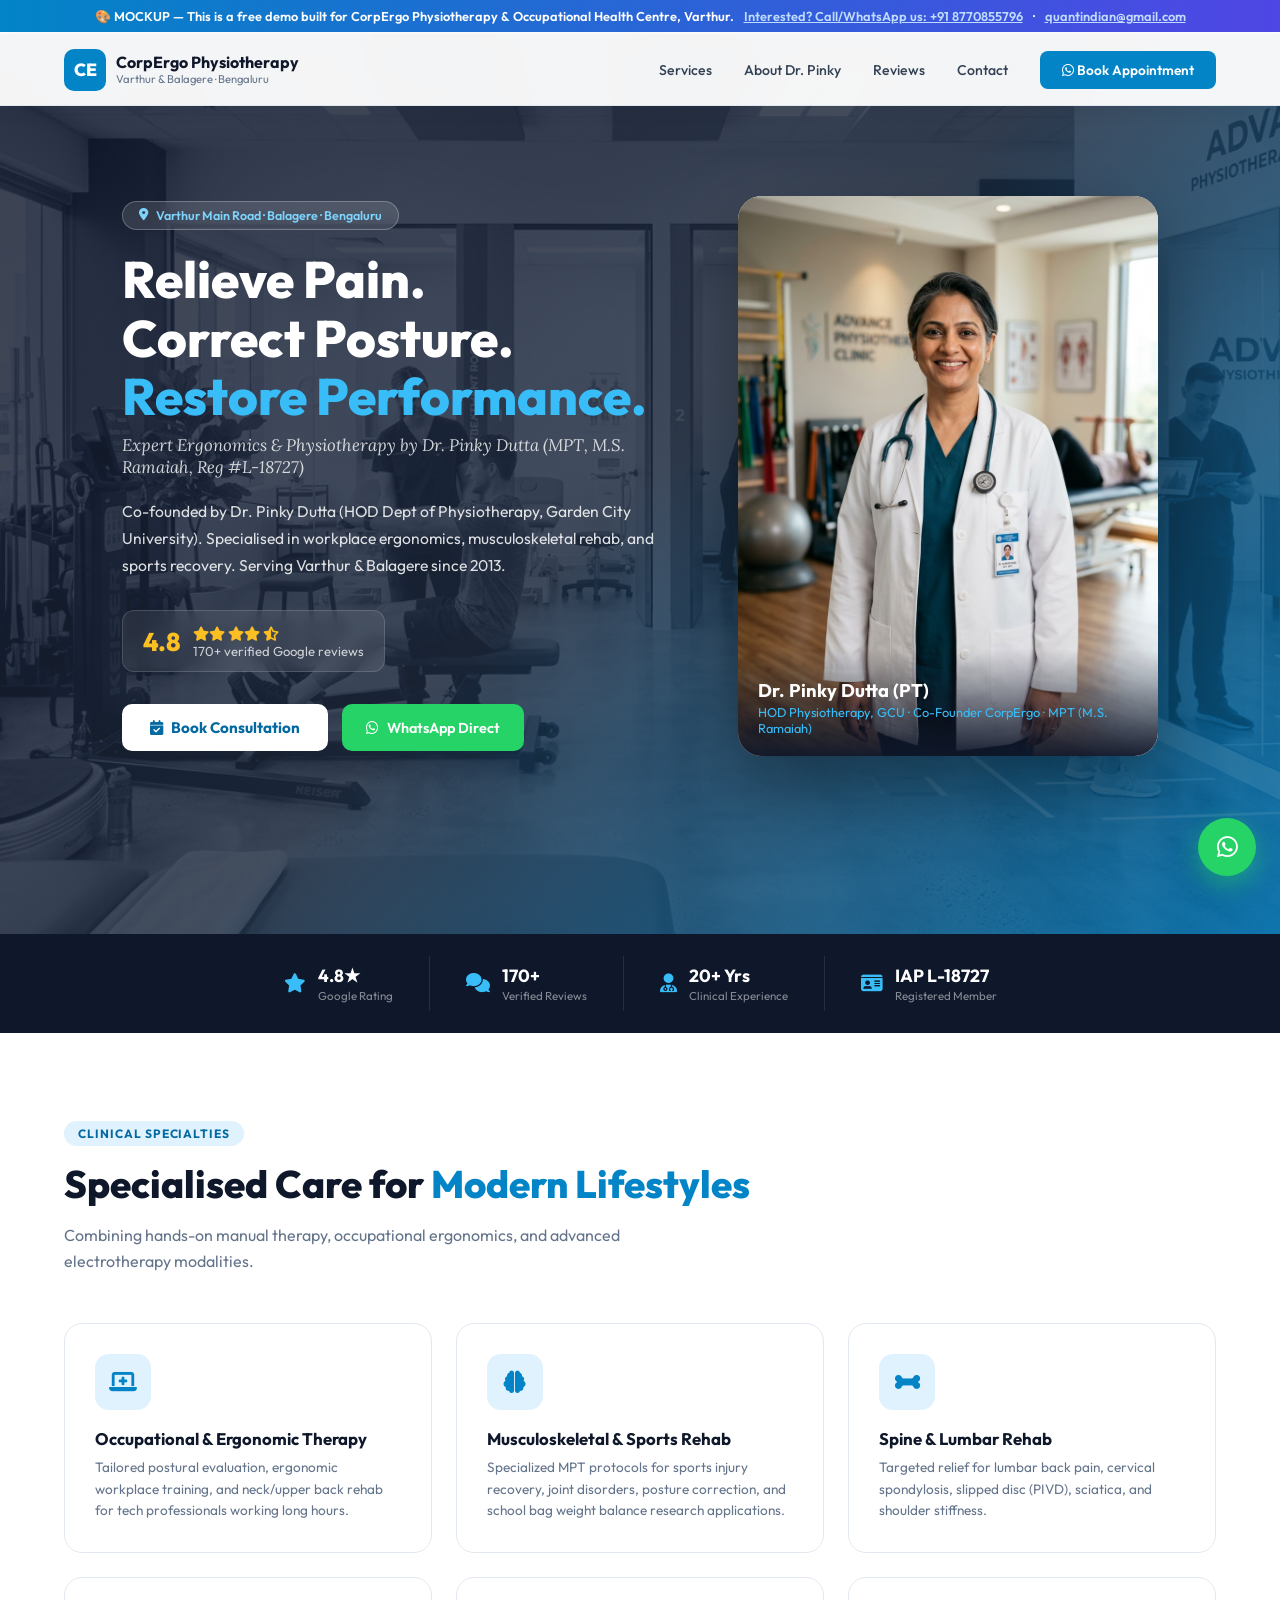
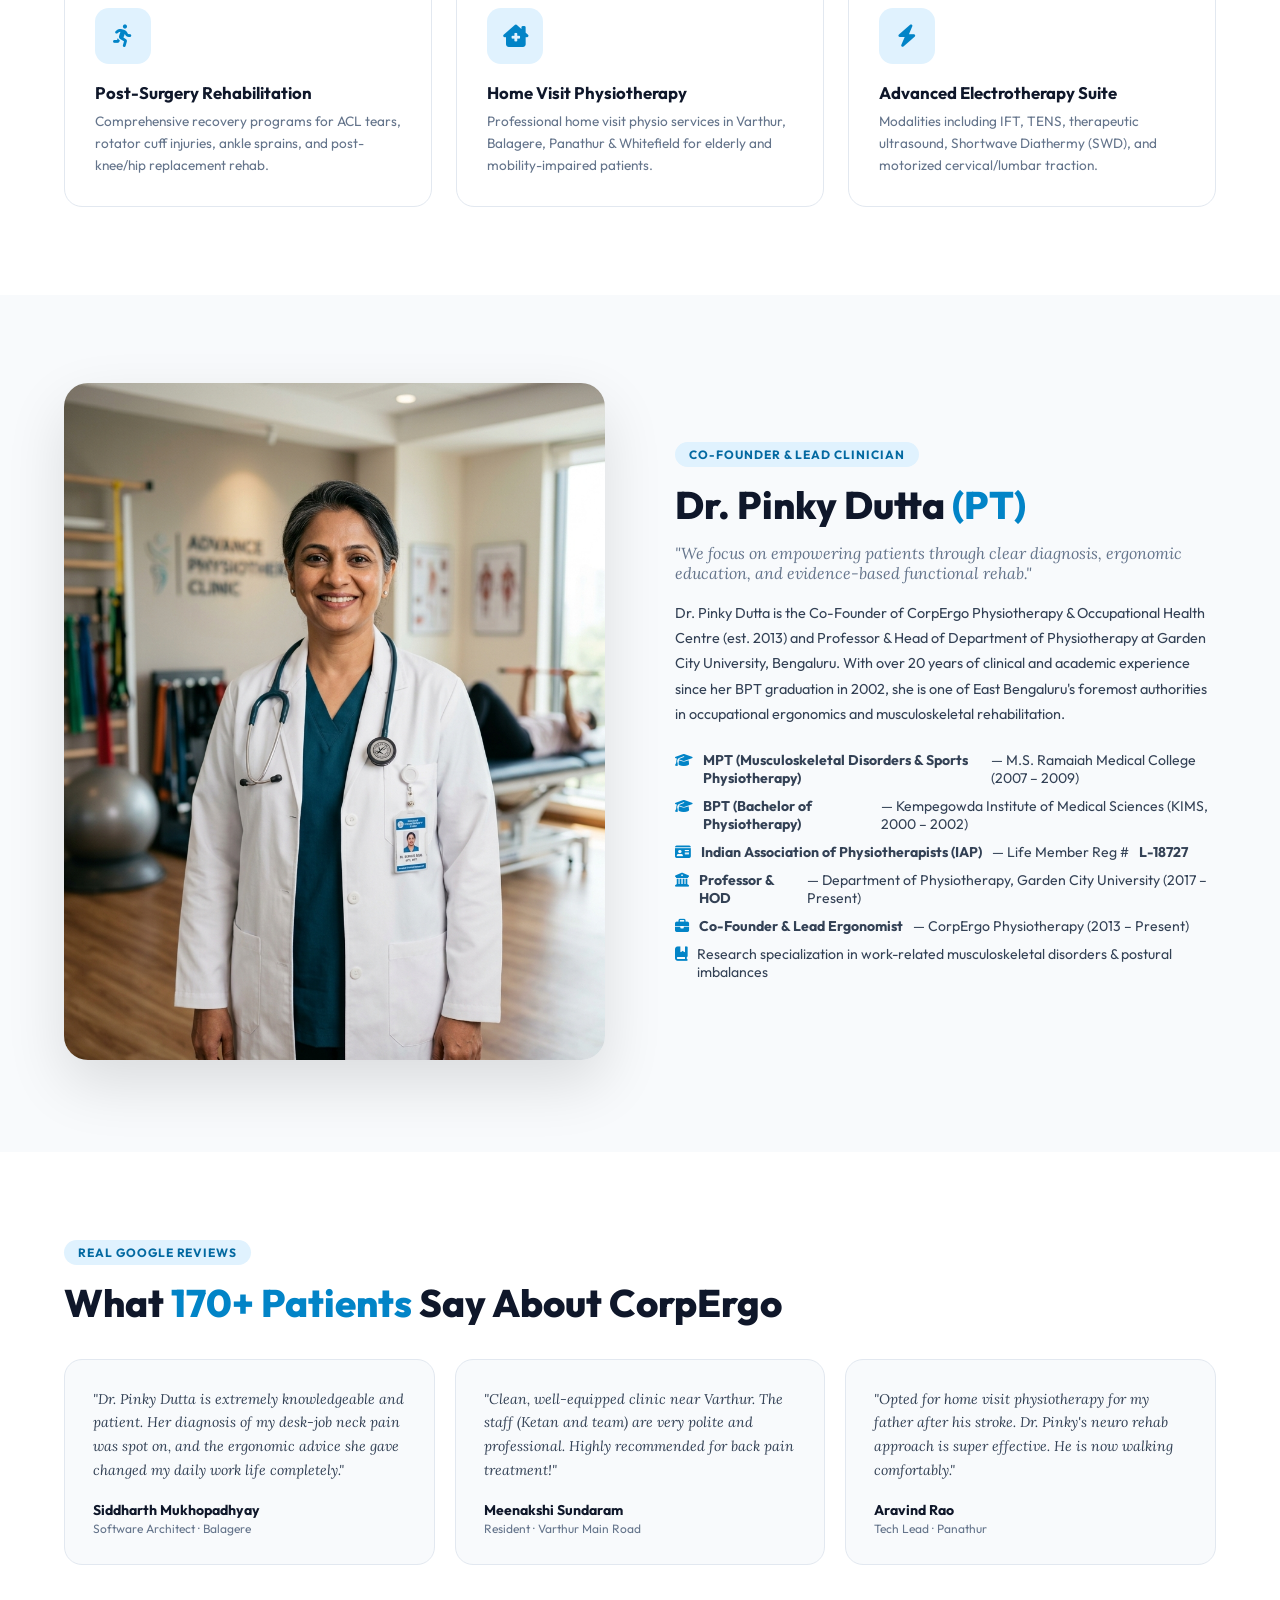
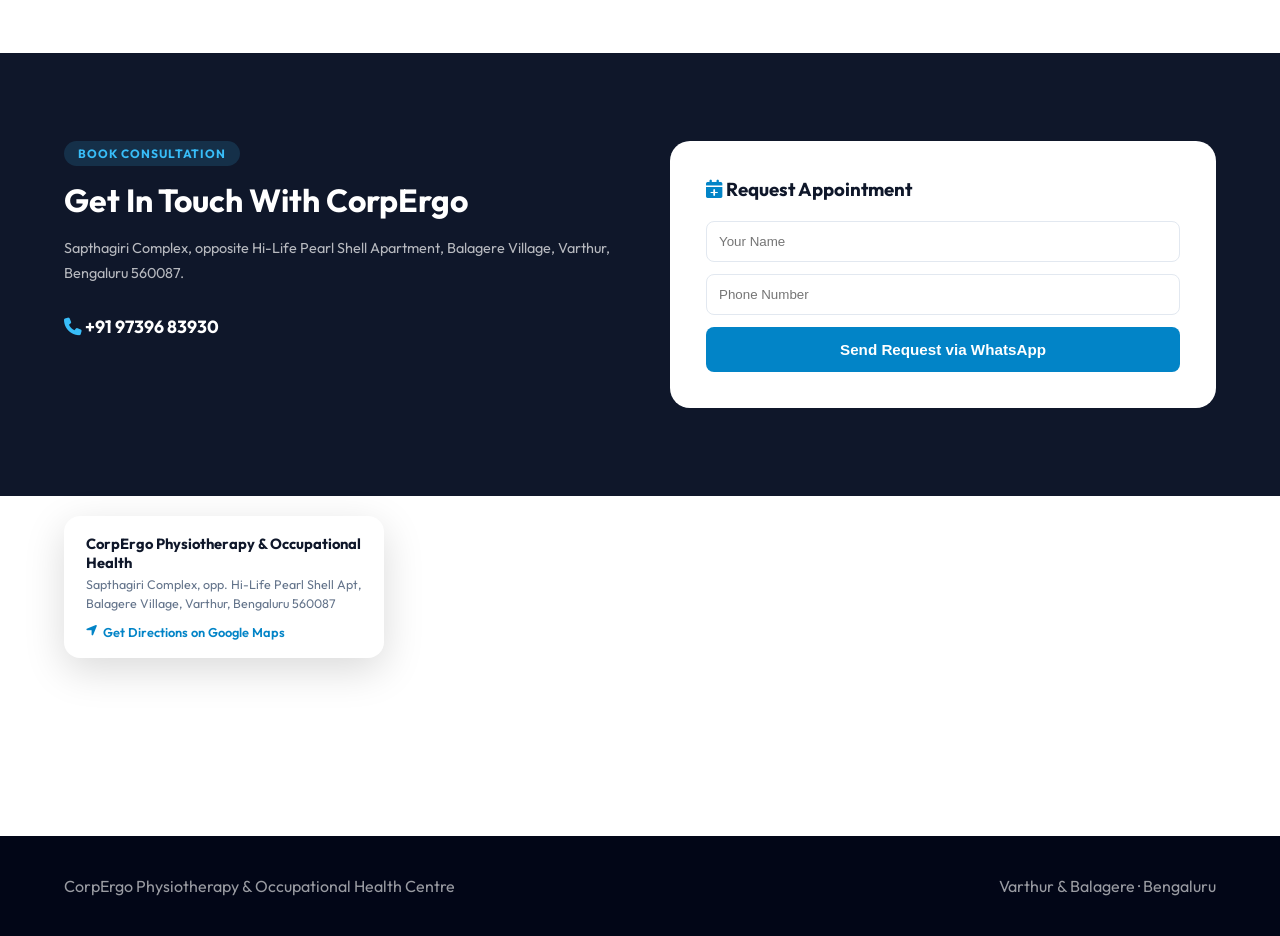
==== commit 75d37499: "Update agency founder contact details (+91-8770855796 and quantindian@gmail.com) in all demo banners" ====
--- a/corpergo/index.html
+++ b/corpergo/index.html
@@ -200,7 +200,7 @@
   <!-- DEMO BANNER -->
   <div class="demo-banner">
     🎨 MOCKUP — This is a free demo built for CorpErgo Physiotherapy & Occupational Health Centre, Varthur.
-    <a href="tel:+919739683930">Interested? Call/WhatsApp us</a>
+    <a href="https://wa.me/918770855796?text=Hi%2C%20I%20saw%20the%20website%20demo%20for%20CorpErgo" target="_blank">Interested? Call/WhatsApp us: +91 8770855796</a> · <a href="mailto:quantindian@gmail.com">quantindian@gmail.com</a>
   </div>
 
   <!-- NAV -->
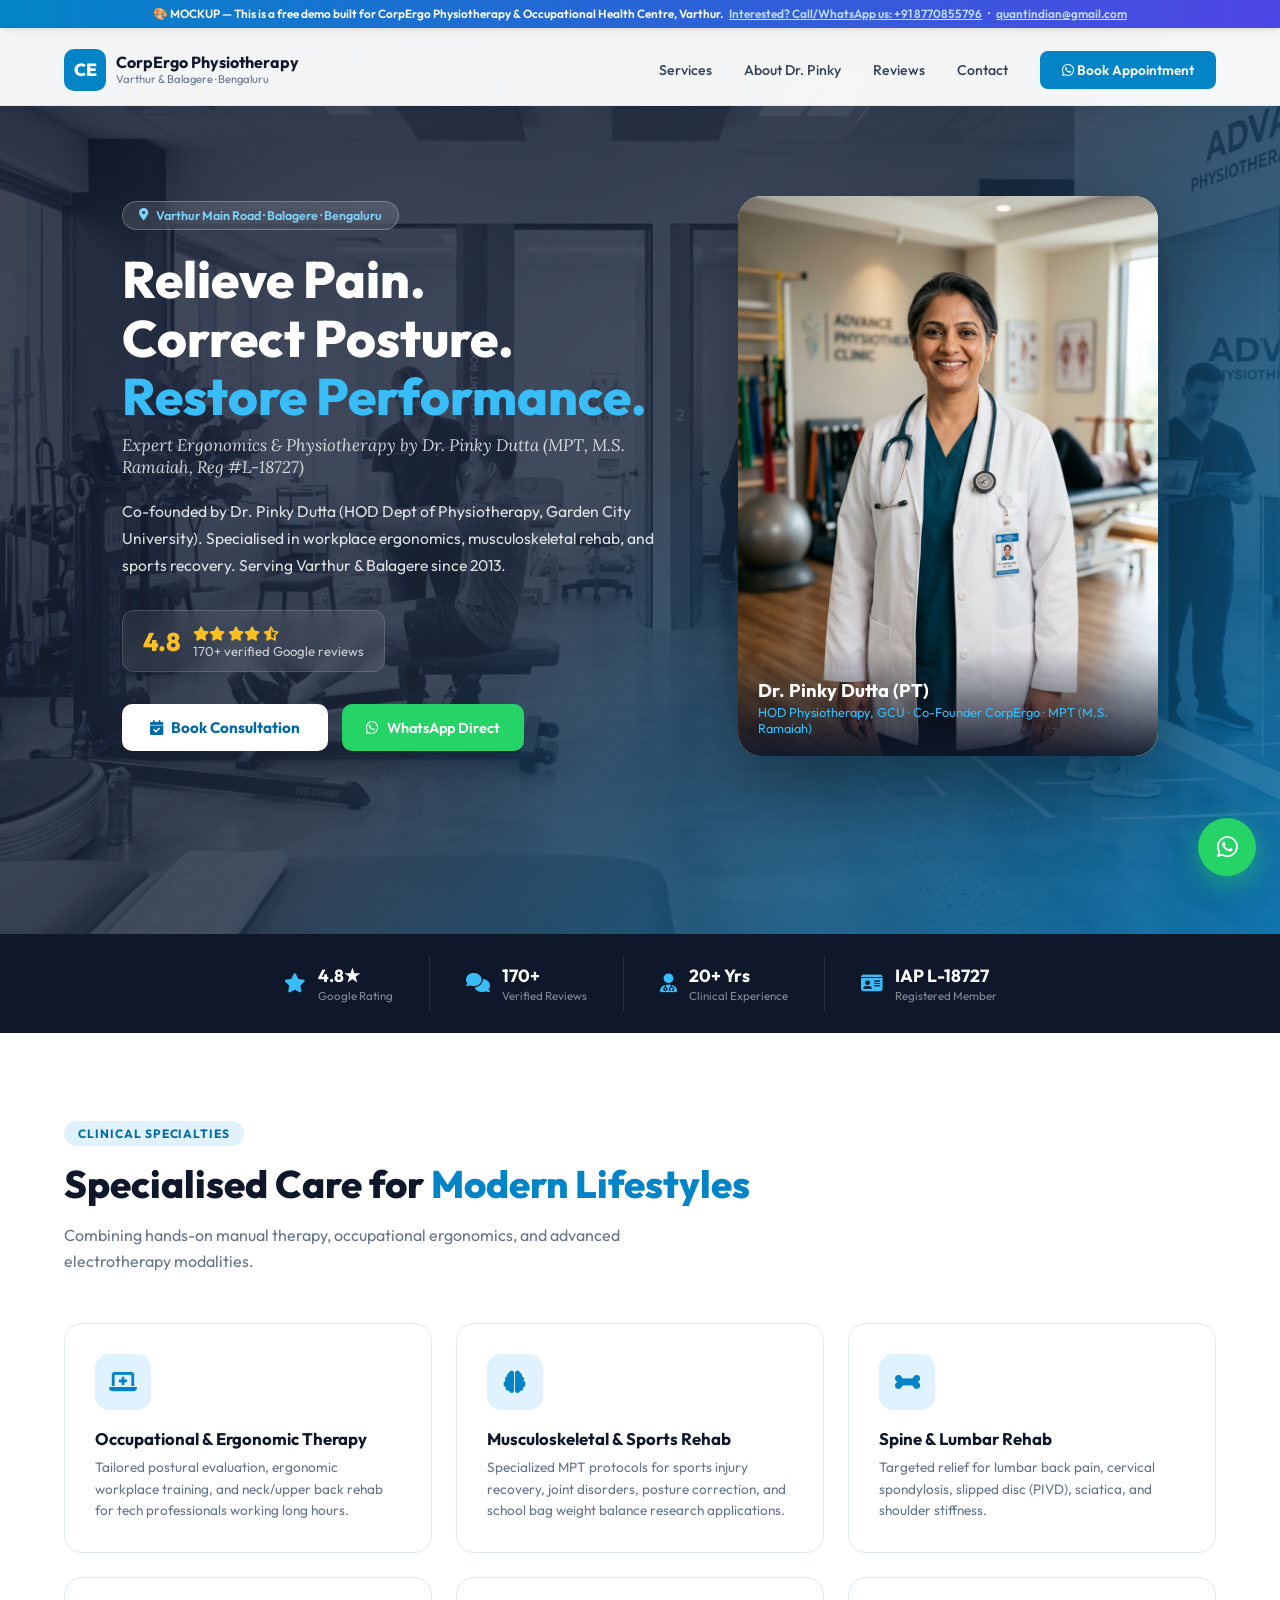
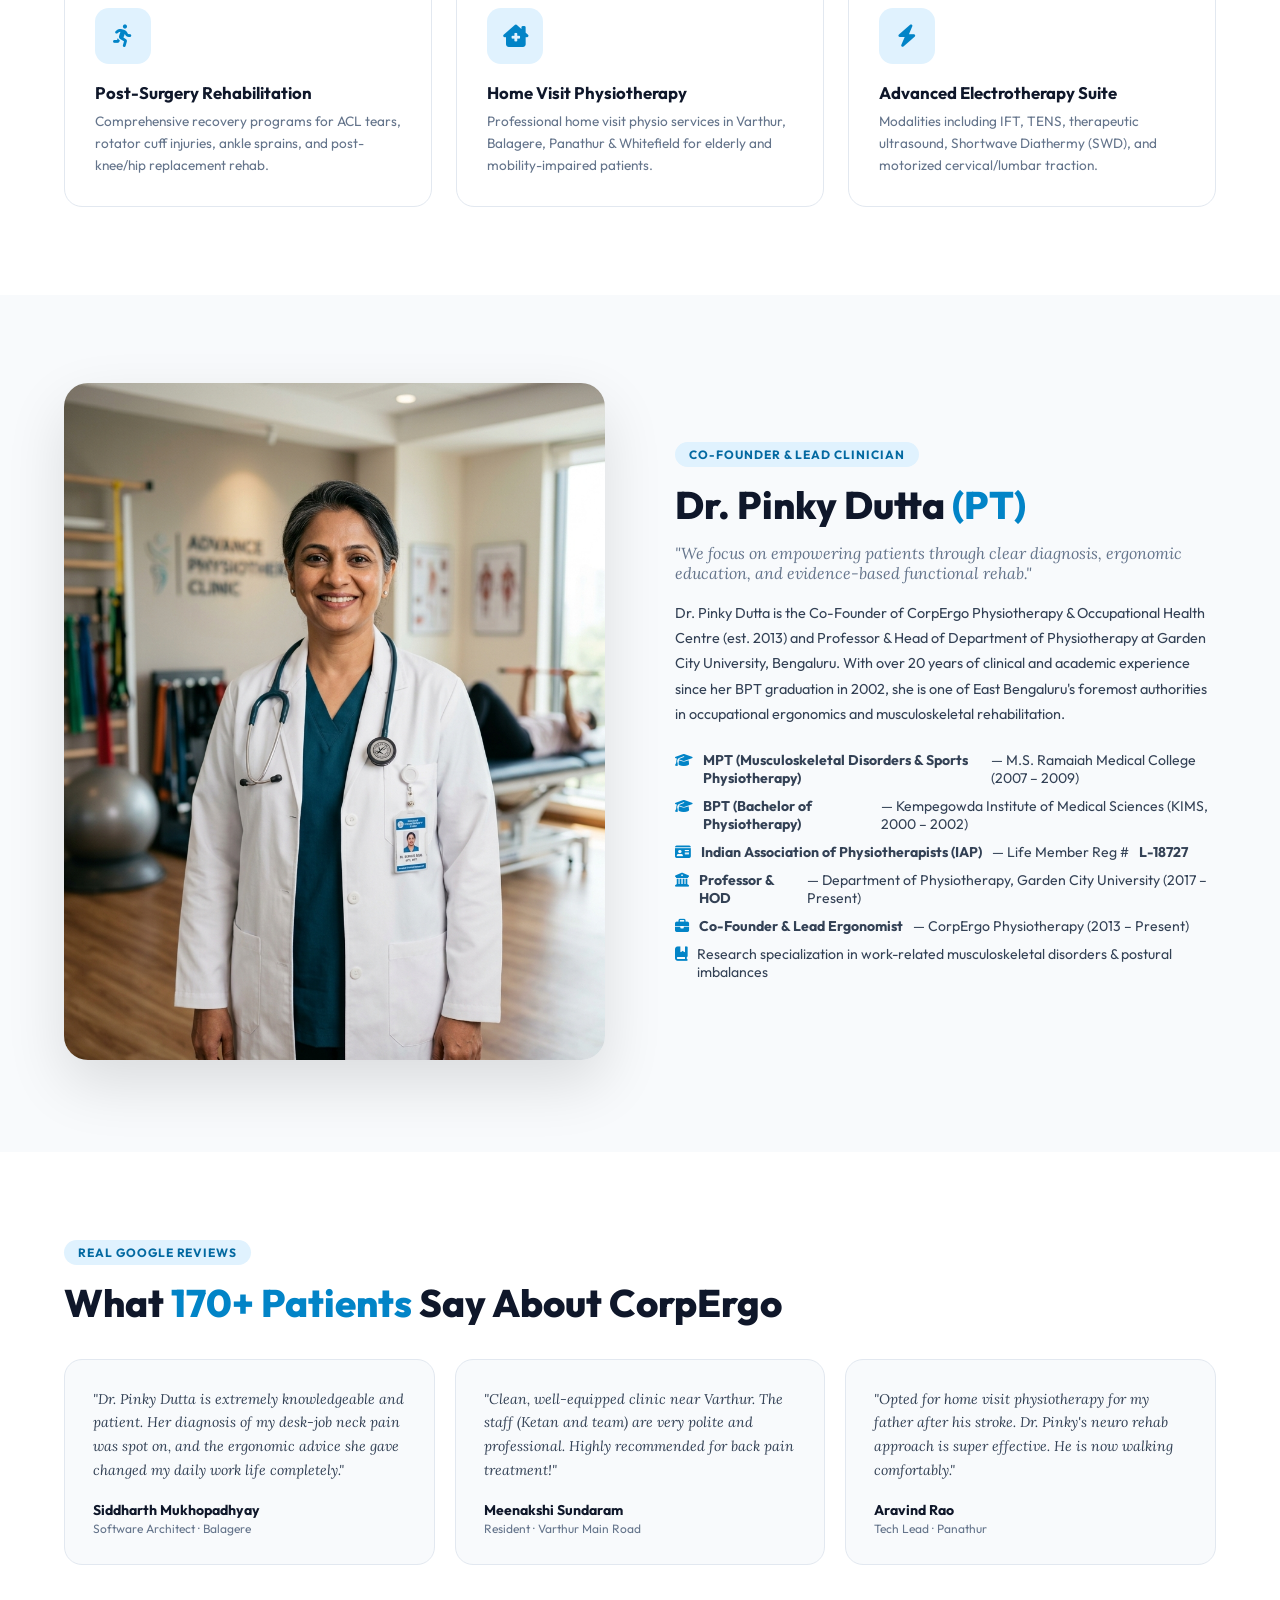
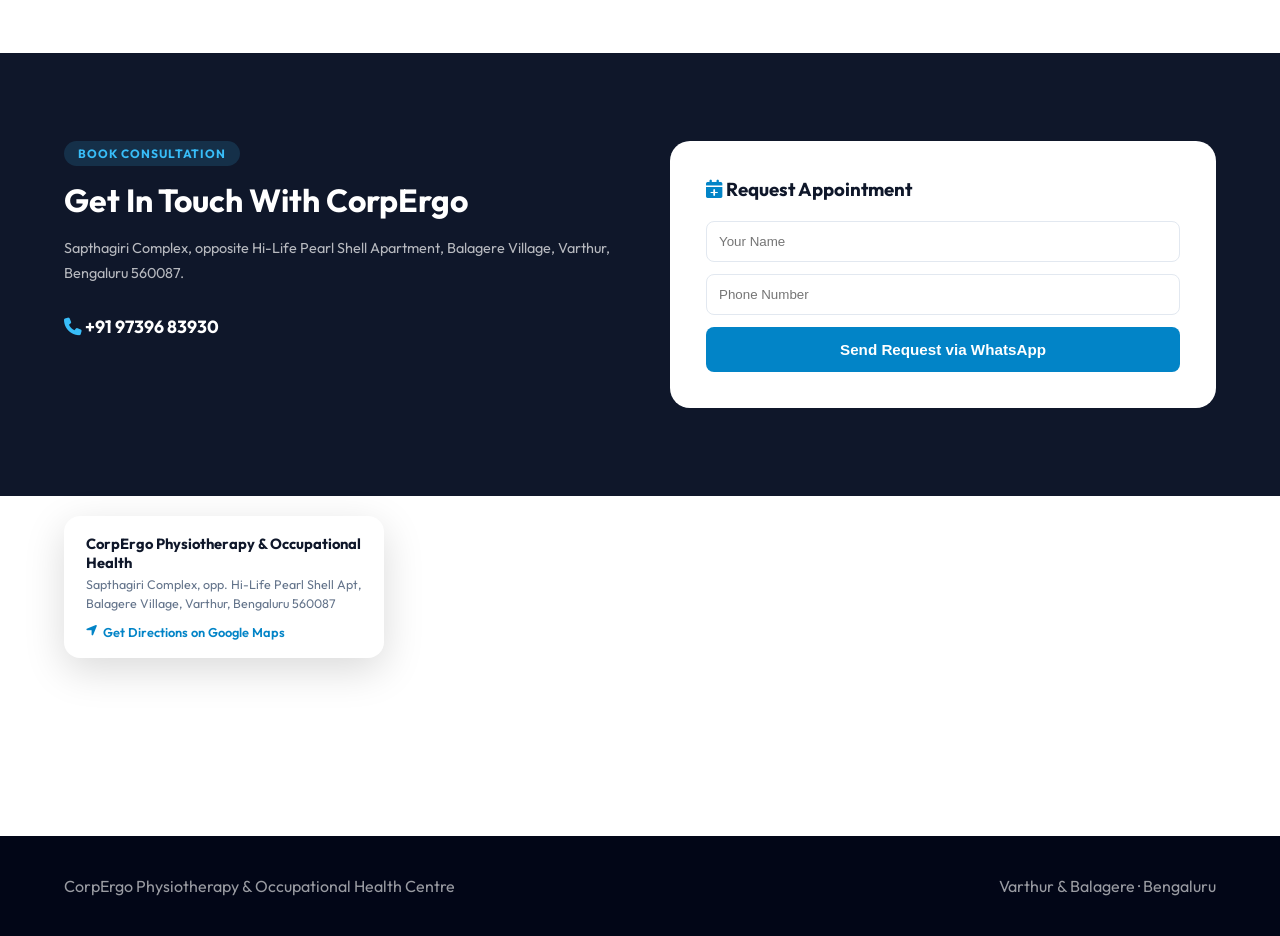
==== commit 87bef6bc: "Apply ultra mobile-first responsive CSS (48px touch targets, single-column flex grids, responsive de" ====
--- a/corpergo/index.html
+++ b/corpergo/index.html
@@ -189,9 +189,47 @@
       color: var(--primary); font-size: 0.8rem; font-weight: 600; text-decoration: none;
     }
 
+    /* ── MOBILE OPTIMIZATIONS (320px–768px) ── */
+    .demo-banner {
+      position: fixed; top: 0; left: 0; right: 0; z-index: 9999;
+      background: linear-gradient(90deg, #0284c7, #4f46e5);
+      color: white; text-align: center; padding: 6px 12px; font-size: 0.74rem; font-weight: 600;
+      display: flex; align-items: center; justify-content: center; gap: 6px; flex-wrap: wrap;
+      line-height: 1.35; box-shadow: 0 2px 8px rgba(0,0,0,0.15);
+    }
+    .demo-banner a { color: #bfdbfe; text-decoration: underline; white-space: nowrap; }
+
     @media (max-width: 900px) {
-      .hero-content, .about-grid, .contact-grid { grid-template-columns: 1fr; }
+      body { padding-top: 48px; }
+      nav { top: 48px; padding: 0 4%; height: 64px; }
+      .nav-logo-text { font-size: 0.9rem; }
+      .nav-logo-sub { font-size: 0.65rem; }
+      .hero { min-height: auto; padding-top: 70px; padding-bottom: 50px; }
+      .hero-content { grid-template-columns: 1fr; gap: 32px; padding: 30px 4%; }
+      .hero-doctor-card { display: none; }
+      .hero h1 { font-size: 2.1rem; line-height: 1.18; }
+      .hero-desc { font-size: 0.92rem; margin-bottom: 24px; }
+      .hero-stars { padding: 10px 14px; width: 100%; justify-content: space-between; }
+      .hero-btns { flex-direction: column; gap: 10px; width: 100%; }
+      .btn-hero-primary, .btn-hero-wa { width: 100%; justify-content: center; min-height: 48px; font-size: 0.92rem; }
+      .about-grid { grid-template-columns: 1fr; gap: 30px; }
+      .contact-grid { grid-template-columns: 1fr; gap: 30px; }
+      .contact-card { padding: 24px 18px; }
       .nav-links { display: none; }
+      .tb-item { padding: 10px 14px; border-right: none; border-bottom: 1px solid rgba(255,255,255,0.08); width: 50%; }
+      .trust-bar { flex-wrap: wrap; padding: 0; }
+      .map-overlay-card { position: relative; top: 0; left: 0; max-width: 100%; margin: -60px 4% 20px; z-index: 10; }
+      .fab-wa { width: 52px; height: 52px; font-size: 1.3rem; bottom: 20px; right: 20px; }
+    }
+
+    @media (max-width: 480px) {
+      body { padding-top: 56px; }
+      nav { top: 56px; }
+      .demo-banner { font-size: 0.7rem; padding: 5px 8px; }
+      .section-title { font-size: 1.5rem; }
+      .tb-item { width: 100%; justify-content: center; }
+      .services-grid, .testi-grid { grid-template-columns: 1fr; }
+      footer { flex-direction: column; text-align: center; gap: 16px; }
     }
   </style>
 </head>
